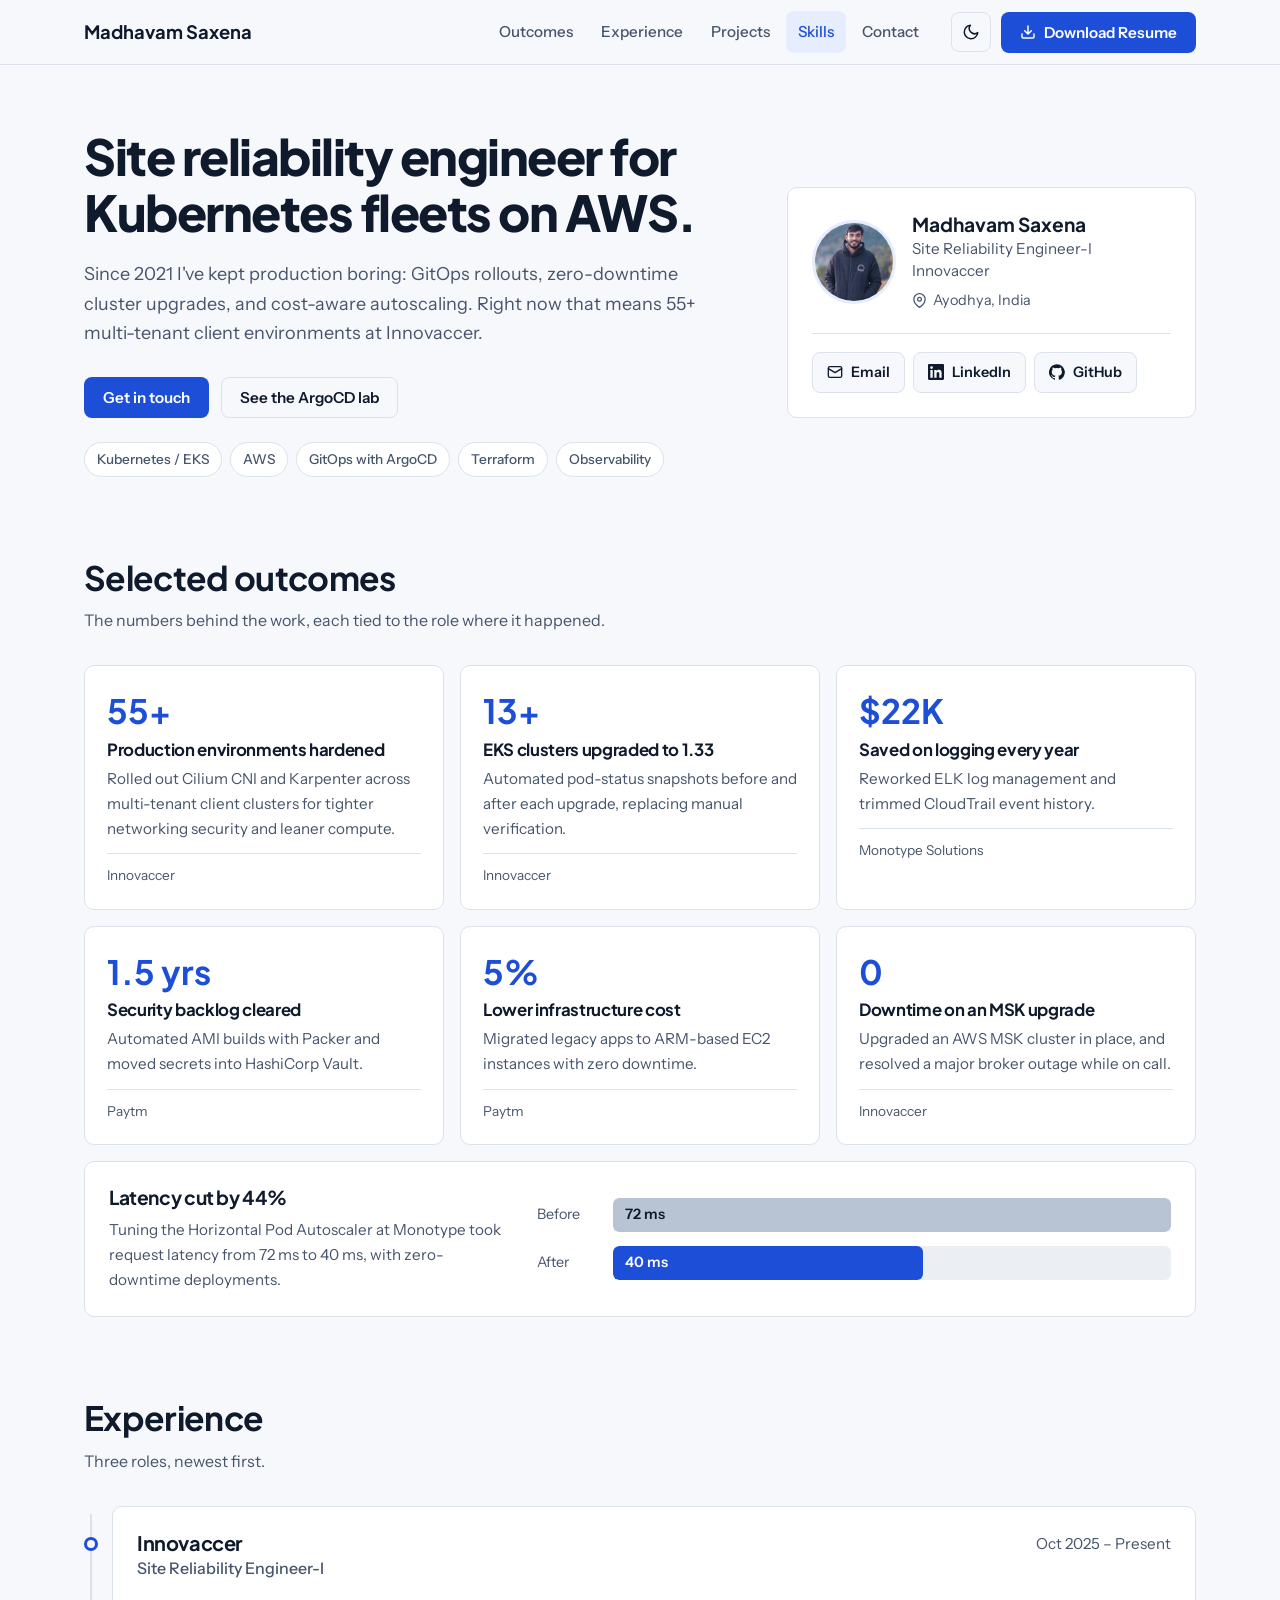
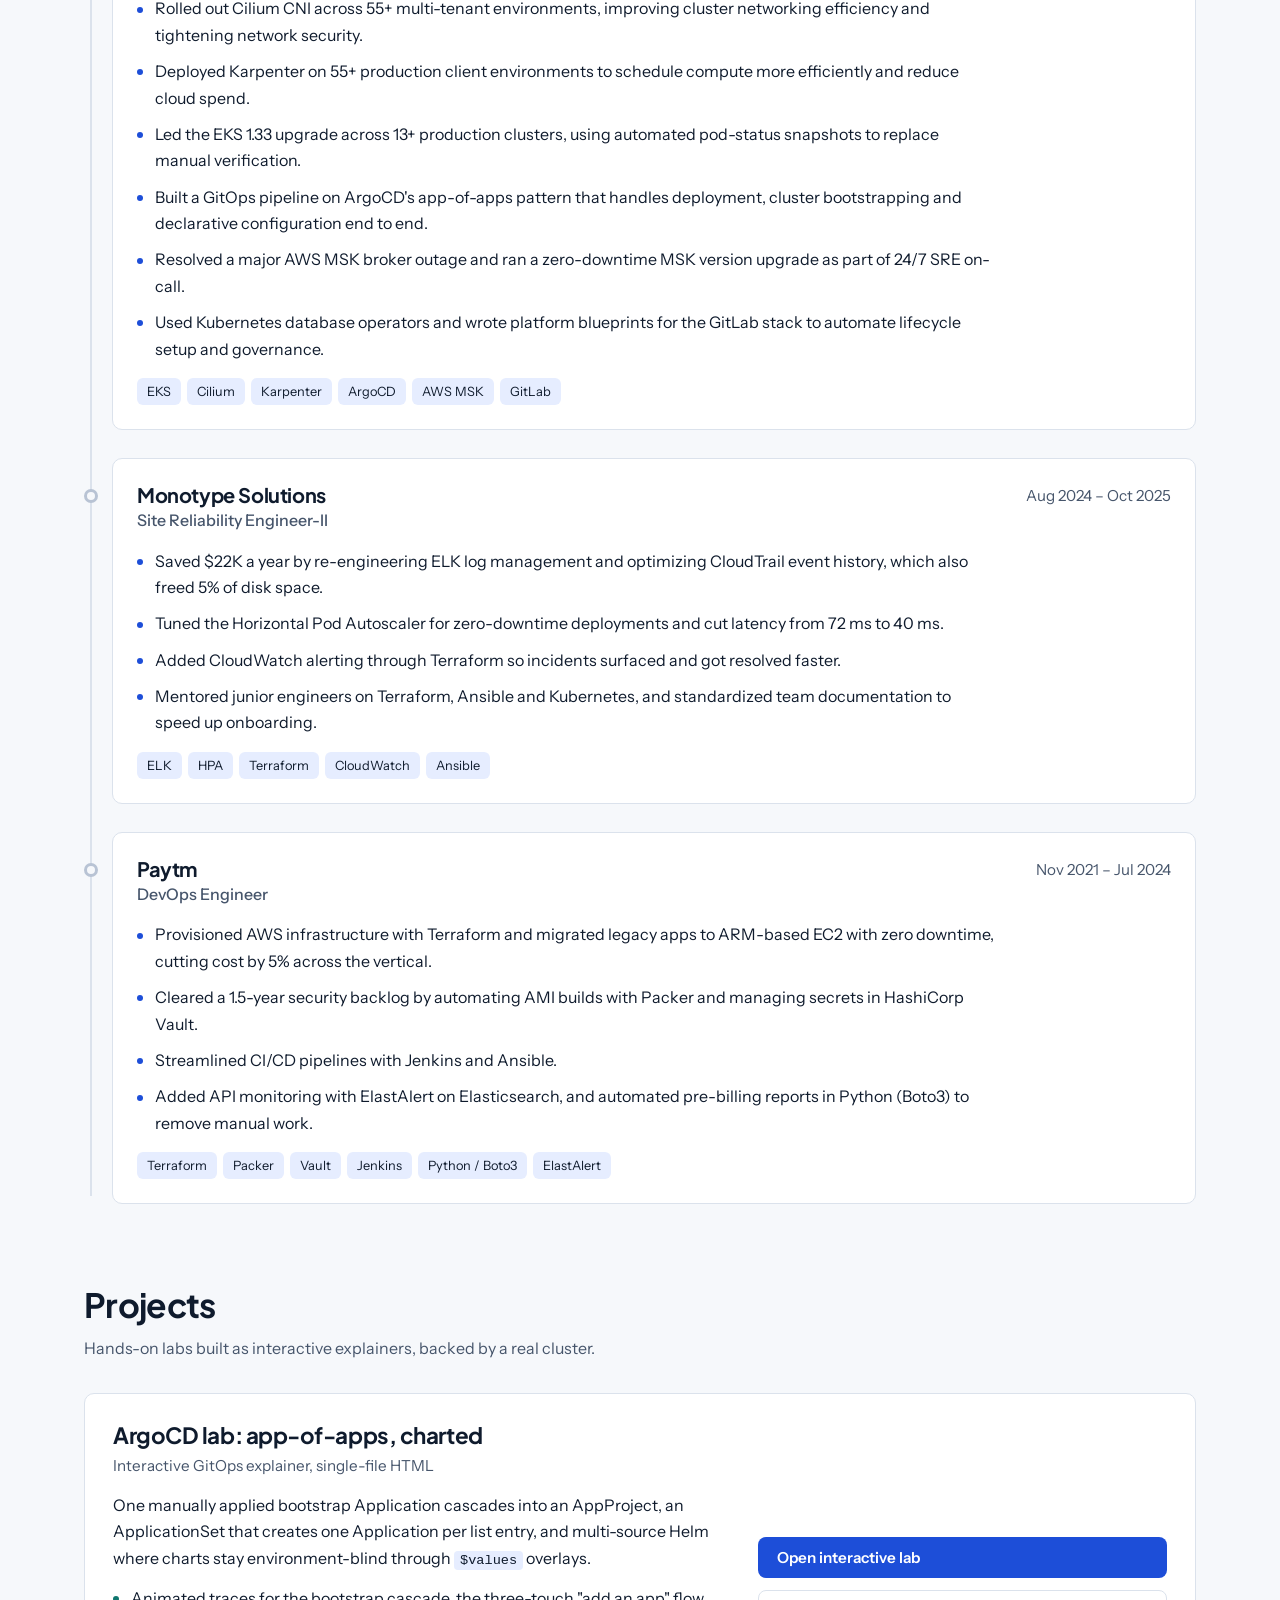
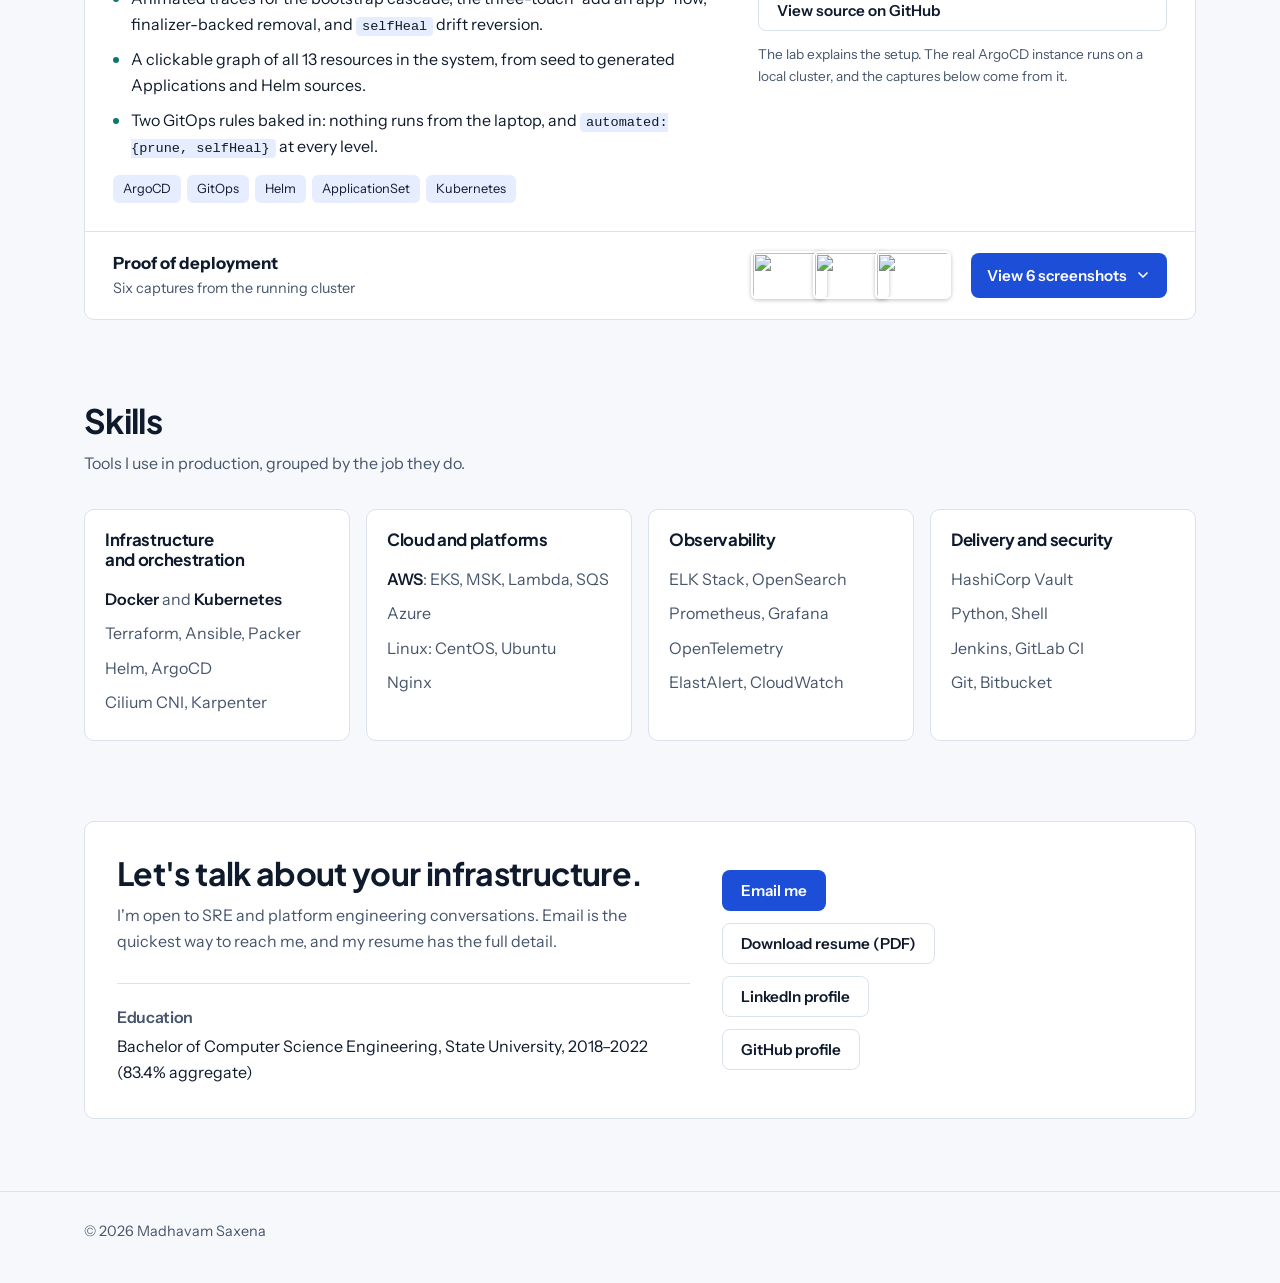
==== index.html @ c2544c98 "Modified the Versioning of Portfolio" ====
<!DOCTYPE html>
<html lang="en">
<head>
<meta charset="UTF-8">
<meta name="viewport" content="width=device-width, initial-scale=1">
<title>Madhavam Saxena | Site Reliability Engineer: Kubernetes, AWS, GitOps</title>
<meta name="description" content="Site Reliability Engineer with 4+ years running Kubernetes (EKS) on AWS. Cilium and Karpenter rollouts across 55+ client environments, ArgoCD GitOps, Terraform and observability.">
<link rel="canonical" href="https://msaxena14.github.io/">
<meta name="author" content="Madhavam Saxena">

<meta property="og:type" content="website">
<meta property="og:title" content="Madhavam Saxena | Site Reliability Engineer">
<meta property="og:description" content="Kubernetes, AWS and GitOps at scale: 55+ client environments, 13+ EKS upgrades, $22K saved in logging cost.">
<meta property="og:url" content="https://msaxena14.github.io/">
<meta property="og:image" content="https://msaxena14.github.io/madhavam-saxena.jpeg">
<meta name="twitter:card" content="summary">

<meta name="color-scheme" content="light dark">
<meta name="theme-color" content="#f6f8fb" id="theme-meta">
<link rel="icon" href="data:image/svg+xml,%3Csvg xmlns='http://www.w3.org/2000/svg' viewBox='0 0 64 64'%3E%3Crect width='64' height='64' rx='14' fill='%231d4ed8'/%3E%3Ctext x='32' y='43' font-family='Arial,sans-serif' font-size='30' font-weight='700' text-anchor='middle' fill='white'%3EMS%3C/text%3E%3C/svg%3E">

<script type="application/ld+json">
{
  "@context": "https://schema.org",
  "@type": "Person",
  "name": "Madhavam Saxena",
  "jobTitle": "Site Reliability Engineer",
  "worksFor": { "@type": "Organization", "name": "Innovaccer" },
  "url": "https://msaxena14.github.io/",
  "email": "mailto:madhavamsaxena14@gmail.com",
  "sameAs": ["https://www.linkedin.com/in/madhavamsaxena/", "https://github.com/msaxena14"],
  "knowsAbout": ["Kubernetes", "AWS", "Terraform", "ArgoCD", "GitOps", "Observability", "Site Reliability Engineering"]
}
</script>

<!-- Set theme before first paint so there is no flash -->
<script>
  (function () {
    var saved = null;
    try { saved = localStorage.getItem('theme'); } catch (e) {}
    var dark = saved ? saved === 'dark' : window.matchMedia('(prefers-color-scheme: dark)').matches;
    document.documentElement.setAttribute('data-theme', dark ? 'dark' : 'light');
  })();
</script>

<link rel="preconnect" href="https://fonts.googleapis.com">
<link rel="preconnect" href="https://fonts.gstatic.com" crossorigin>
<link rel="stylesheet" href="https://fonts.googleapis.com/css2?family=Plus+Jakarta+Sans:wght@600;700;800&family=Instrument+Sans:wght@400;500;600&display=swap">

<style>
  :root {
    --bg: #f6f8fb;
    --surface: #ffffff;
    --ink: #0f1b2d;
    --muted: #46556b;
    --line: #dbe2ec;
    --accent: #1d4ed8;
    --accent-ink: #ffffff;
    --accent-soft: #e6edff;
    --good: #0f766e;
    --bar-before: #b8c3d4;
    --radius: 10px;
    --display: 'Plus Jakarta Sans', 'Segoe UI', system-ui, sans-serif;
    --body: 'Instrument Sans', 'Segoe UI', system-ui, sans-serif;
  }
  [data-theme="dark"] {
    --bg: #0b1220;
    --surface: #121b2e;
    --ink: #e6ecf5;
    --muted: #a3b3ca;
    --line: #25324a;
    --accent: #7aa2ff;
    --accent-ink: #0b1220;
    --accent-soft: #1a2747;
    --good: #5eead4;
    --bar-before: #3a4963;
  }

  *, *::before, *::after { box-sizing: border-box; }
  html { scroll-behavior: smooth; scroll-padding-top: 96px; }
  body {
    margin: 0;
    background: var(--bg);
    color: var(--ink);
    font: 400 1rem/1.65 var(--body);
    -webkit-font-smoothing: antialiased;
  }
  img { max-width: 100%; display: block; }
  a { color: var(--accent); text-underline-offset: 3px; }
  h1, h2, h3 { font-family: var(--display); line-height: 1.2; margin: 0; letter-spacing: -0.02em; text-wrap: balance; }
  p { margin: 0; }
  ul { margin: 0; padding: 0; list-style: none; }

  :focus-visible { outline: 3px solid var(--accent); outline-offset: 3px; border-radius: 4px; }

  .skip {
    position: absolute; left: 12px; top: -60px; z-index: 100;
    background: var(--accent); color: var(--accent-ink);
    padding: 10px 16px; border-radius: 8px; font-weight: 600; text-decoration: none;
  }
  .skip:focus { top: 12px; }

  .wrap { max-width: 1160px; margin: 0 auto; padding: 0 24px; }
  section { padding: 72px 0 8px; }
  .section-head { max-width: 62ch; margin-bottom: 32px; }
  .section-head h2 { font-size: clamp(1.6rem, 3vw, 2.1rem); }
  .section-head p { color: var(--muted); margin-top: 10px; }

  /* ---------- Header ---------- */
  header.site {
    position: sticky; top: 0; z-index: 50;
    background: color-mix(in srgb, var(--bg) 88%, transparent);
    backdrop-filter: blur(10px);
    border-bottom: 1px solid var(--line);
  }
  .bar { display: flex; align-items: center; gap: 20px; min-height: 64px; flex-wrap: wrap; padding-top: 8px; padding-bottom: 8px; }
  .brand { font-family: var(--display); font-weight: 700; font-size: 1.15rem; color: var(--ink); text-decoration: none; margin-right: auto; }
  nav.primary { display: flex; gap: 4px; overflow-x: auto; scrollbar-width: none; }
  nav.primary::-webkit-scrollbar { display: none; }
  nav.primary a {
    color: var(--muted); text-decoration: none; font-weight: 500; font-size: .95rem;
    padding: 8px 12px; border-radius: 8px; white-space: nowrap;
  }
  nav.primary a:hover { color: var(--ink); background: var(--accent-soft); }
  nav.primary a[aria-current="true"] { color: var(--accent); background: var(--accent-soft); }
  .actions { display: flex; align-items: center; gap: 10px; }

  .btn {
    display: inline-flex; align-items: center; gap: 8px;
    font: 600 .95rem var(--body); text-decoration: none; cursor: pointer;
    padding: 10px 18px; border-radius: 8px; border: 1px solid transparent;
  }
  .btn-primary { background: var(--accent); color: var(--accent-ink); }
  .btn-primary:hover { filter: brightness(1.08); }
  .btn-ghost { background: transparent; color: var(--ink); border-color: var(--line); }
  .btn-ghost:hover { border-color: var(--accent); color: var(--accent); }
  .icon-btn {
    width: 40px; height: 40px; display: grid; place-items: center; cursor: pointer;
    background: transparent; color: var(--ink); border: 1px solid var(--line); border-radius: 8px;
  }
  .icon-btn:hover { border-color: var(--accent); color: var(--accent); }
  .icon-btn svg { width: 18px; height: 18px; }
  [data-theme="light"] .i-sun, [data-theme="dark"] .i-moon { display: none; }

  /* ---------- Hero ---------- */
  .hero { padding-top: 64px; }
  .hero-grid { display: grid; grid-template-columns: 1.6fr 1fr; gap: 48px; align-items: center; }
  .hero h1 { font-size: clamp(2rem, 4.4vw, 3.1rem); font-weight: 800; letter-spacing: -0.03em; line-height: 1.12; max-width: 21ch; }
  .hero .lede { color: var(--muted); font-size: 1.125rem; max-width: 58ch; margin-top: 20px; }
  .hero .cta { display: flex; flex-wrap: wrap; gap: 12px; margin-top: 28px; }
  .chips { display: flex; flex-wrap: wrap; gap: 8px; margin-top: 24px; }
  .chip {
    font-size: .85rem; font-weight: 500; padding: 5px 12px; border-radius: 999px;
    background: var(--surface); border: 1px solid var(--line); color: var(--muted);
  }
  .card-id {
    background: var(--surface); border: 1px solid var(--line); border-radius: var(--radius);
    padding: 24px; display: grid; gap: 20px;
  }
  .id-top { display: flex; align-items: center; gap: 16px; }
  .card-id img { width: 84px; height: 84px; flex: none; border-radius: 50%; object-fit: cover; border: 3px solid var(--accent-soft); }
  .card-id .name { font-family: var(--display); font-weight: 700; font-size: 1.2rem; line-height: 1.25; }
  .card-id .role { color: var(--muted); font-size: .95rem; line-height: 1.4; margin-top: 2px; }
  .card-id .loc { display: flex; align-items: center; gap: 6px; color: var(--muted); font-size: .9rem; margin-top: 8px; }
  .card-id .loc svg { width: 15px; height: 15px; flex: none; }
  .id-links { display: flex; flex-wrap: wrap; gap: 8px; padding-top: 18px; border-top: 1px solid var(--line); }
  .pill {
    display: inline-flex; align-items: center; gap: 8px; padding: 8px 14px;
    border: 1px solid var(--line); border-radius: 8px; background: var(--bg);
    color: var(--ink); font-weight: 600; font-size: .9rem; text-decoration: none;
  }
  .pill svg { width: 16px; height: 16px; flex: none; }
  .pill:hover { border-color: var(--accent); color: var(--accent); }

  /* ---------- Outcomes ---------- */
  .outcomes { display: grid; grid-template-columns: repeat(3, 1fr); gap: 16px; }
  .outcome {
    background: var(--surface); border: 1px solid var(--line); border-radius: var(--radius);
    padding: 22px;
  }
  .outcome .fig { font-family: var(--display); font-weight: 700; font-size: 2.1rem; color: var(--accent); line-height: 1; }
  .outcome h3 { font-size: 1.05rem; margin-top: 12px; }
  .outcome p { color: var(--muted); font-size: .95rem; margin-top: 6px; }
  .outcome .src { font-size: .85rem; color: var(--muted); margin-top: 12px; border-top: 1px solid var(--line); padding-top: 10px; }

  .latency {
    margin-top: 16px; background: var(--surface); border: 1px solid var(--line); border-radius: var(--radius);
    padding: 24px; display: grid; grid-template-columns: 1fr 1.6fr; gap: 32px; align-items: center;
  }
  .latency h3 { font-size: 1.2rem; }
  .latency p { color: var(--muted); margin-top: 8px; font-size: .95rem; }
  .bars { display: grid; gap: 14px; }
  .bar-row { display: grid; grid-template-columns: 64px 1fr; gap: 12px; align-items: center; font-size: .9rem; }
  .bar-row .label { color: var(--muted); }
  .track { background: color-mix(in srgb, var(--line) 55%, transparent); border-radius: 6px; height: 34px; overflow: hidden; }
  .fill { height: 100%; display: flex; align-items: center; padding-left: 12px; font-weight: 600; border-radius: 6px; transform-origin: left; }
  .fill.before { width: 100%; background: var(--bar-before); color: var(--ink); }
  .fill.after { width: 55.6%; background: var(--accent); color: var(--accent-ink); animation: grow 1.1s .15s cubic-bezier(.2,.8,.2,1) both; }
  @keyframes grow { from { transform: scaleX(.2); opacity: .4; } to { transform: scaleX(1); opacity: 1; } }

  /* ---------- Experience (a real sequence, so a rail is meaningful) ---------- */
  .timeline { position: relative; display: grid; gap: 28px; padding-left: 28px; }
  .timeline::before { content: ""; position: absolute; left: 6px; top: 8px; bottom: 8px; width: 2px; background: var(--line); }
  .job { position: relative; background: var(--surface); border: 1px solid var(--line); border-radius: var(--radius); padding: 24px; }
  .job::before {
    content: ""; position: absolute; left: -29px; top: 30px; width: 14px; height: 14px; border-radius: 50%;
    background: var(--bg); border: 3px solid var(--accent);
  }
  .job:not(.current)::before { border-color: var(--bar-before); }
  .job-top { display: flex; flex-wrap: wrap; justify-content: space-between; gap: 4px 16px; margin-bottom: 14px; }
  .job h3 { font-size: 1.25rem; }
  .job .role { color: var(--muted); font-weight: 500; }
  .job .dates { color: var(--muted); font-size: .95rem; }
  .job > ul:not(.tags) { display: grid; gap: 10px; }
  .job > ul:not(.tags) li { position: relative; padding-left: 18px; max-width: 78ch; }
  .job > ul:not(.tags) li::before { content: ""; position: absolute; left: 0; top: .7em; width: 6px; height: 6px; border-radius: 50%; background: var(--accent); }
  .tags { display: flex; flex-wrap: wrap; gap: 6px; margin-top: 16px; }
  .tag { font-size: .8rem; padding: 3px 10px; border-radius: 6px; background: var(--accent-soft); color: var(--ink); }

  /* ---------- Projects ---------- */
  .project { background: var(--surface); border: 1px solid var(--line); border-radius: var(--radius); overflow: hidden; }
  .project-body { padding: 28px; display: grid; grid-template-columns: 1.5fr 1fr; gap: 32px; }
  .project h3 { font-size: 1.4rem; }
  .project .kicker { color: var(--muted); font-size: .95rem; margin-top: 4px; }
  .project p.desc { margin-top: 14px; max-width: 64ch; }
  .project ul.points { margin-top: 14px; display: grid; gap: 8px; }
  .project ul.points li { position: relative; padding-left: 18px; }
  .project ul.points li::before { content: ""; position: absolute; left: 0; top: .7em; width: 6px; height: 6px; border-radius: 50%; background: var(--good); }
  code { font: 500 .85em ui-monospace, SFMono-Regular, Menlo, monospace; background: var(--accent-soft); padding: 2px 6px; border-radius: 4px; }
  .project aside { display: flex; flex-direction: column; gap: 12px; justify-content: center; }
  .project aside .note { font-size: .85rem; color: var(--muted); }

  details.proof { border-top: 1px solid var(--line); }
  details.proof summary {
    cursor: pointer; list-style: none; padding: 18px 28px;
    display: flex; align-items: center; gap: 20px;
  }
  details.proof summary::-webkit-details-marker { display: none; }
  details.proof summary:hover { background: var(--accent-soft); }
  .proof-text { margin-right: auto; min-width: 0; }
  .proof-text strong { display: block; font-size: 1.05rem; }
  .proof-text small { display: block; color: var(--muted); font-size: .9rem; }
  .peek { display: flex; padding-left: 14px; }
  .peek img {
    width: 76px; height: 48px; object-fit: cover; object-position: top left;
    border-radius: 6px; border: 2px solid var(--surface); margin-left: -14px;
    box-shadow: 0 1px 4px rgba(0,0,0,.25);
  }
  .proof-btn {
    display: inline-flex; align-items: center; gap: 8px; white-space: nowrap;
    background: var(--accent); color: var(--accent-ink); font-weight: 600; font-size: .95rem;
    padding: 10px 16px; border-radius: 8px;
  }
  .proof-btn svg { width: 16px; height: 16px; transition: transform .25s ease; }
  details.proof[open] .proof-btn svg { transform: rotate(180deg); }
  details.proof[open] .peek, details.proof[open] .when-closed { display: none; }
  details.proof:not([open]) .when-open { display: none; }
  .gallery { padding: 0 28px 28px; display: grid; grid-template-columns: repeat(2, 1fr); gap: 20px; }
  .shot { margin: 0; border: 1px solid var(--line); border-radius: 8px; overflow: hidden; background: var(--bg); }
  .shot button { all: unset; display: block; width: 100%; cursor: zoom-in; }
  .shot button:focus-visible { outline: 3px solid var(--accent); outline-offset: -3px; }
  .shot img { width: 100%; height: auto; aspect-ratio: 16 / 10; object-fit: contain; background: #0b0f17; }
  .shot figcaption { padding: 12px 14px; font-size: .9rem; }
  .shot figcaption strong { display: block; }
  .shot figcaption span { color: var(--muted); font-size: .85rem; }

  dialog#lightbox {
    border: 0; padding: 0; background: transparent; max-width: 95vw; max-height: 92vh; overflow: visible;
  }
  dialog#lightbox::backdrop { background: rgba(8, 14, 26, .88); }
  dialog#lightbox img { max-width: 95vw; max-height: 84vh; width: auto; height: auto; border-radius: 8px; }
  dialog#lightbox .close { position: absolute; top: -44px; right: 0; background: var(--surface); color: var(--ink); border: 1px solid var(--line); border-radius: 8px; padding: 6px 14px; font: 600 .9rem var(--body); cursor: pointer; }

  /* ---------- Skills ---------- */
  .skills { display: grid; grid-template-columns: repeat(4, 1fr); gap: 16px; }
  .skill-group { background: var(--surface); border: 1px solid var(--line); border-radius: var(--radius); padding: 20px; }
  .skill-group h3 { font-size: 1.05rem; margin-bottom: 12px; }
  .skill-group li { padding: 4px 0; color: var(--muted); }
  .skill-group li strong { color: var(--ink); font-weight: 600; }

  /* ---------- Contact ---------- */
  .contact { background: var(--surface); border: 1px solid var(--line); border-radius: var(--radius); padding: 32px; display: grid; grid-template-columns: 1.3fr 1fr; gap: 32px; }
  .contact h2 { font-size: clamp(1.5rem, 3vw, 2rem); }
  .contact p { color: var(--muted); margin-top: 10px; max-width: 52ch; }
  .contact .links { display: flex; flex-direction: column; gap: 12px; justify-content: center; align-items: flex-start; }
  .edu { margin-top: 28px; padding-top: 24px; border-top: 1px solid var(--line); }
  .edu h3 { font-size: 1rem; color: var(--muted); font-family: var(--body); font-weight: 600; }
  .edu p { margin-top: 6px; color: var(--ink); }

  footer.site { margin-top: 64px; border-top: 1px solid var(--line); padding: 28px 0 40px; color: var(--muted); font-size: .9rem; }

  /* ---------- Responsive ---------- */
  @media (max-width: 960px) {
    .skills { grid-template-columns: repeat(2, 1fr); }
    .outcomes { grid-template-columns: repeat(2, 1fr); }
  }
  @media (max-width: 760px) {
    section { padding-top: 56px; }
    .hero-grid, .project-body, .contact, .latency { grid-template-columns: 1fr; }
    .hero-grid { gap: 32px; }
    .gallery { grid-template-columns: 1fr; }
    details.proof summary { flex-wrap: wrap; padding: 18px 22px; }
    .peek { display: none; }
    .proof-btn { width: 100%; justify-content: center; }
    .bar { gap: 4px 10px; min-height: 0; }
    nav.primary { order: 3; width: 100%; }
    .brand { font-size: .98rem; flex: 1 1 auto; min-width: 0; white-space: nowrap; }
    .actions { gap: 8px; flex: 0 0 auto; }
    .actions .btn { padding: 9px 14px; }
    .btn-resume-text { display: none; }
    .project-body { padding: 22px; }
    .contact { padding: 24px; }
  }
  @media (max-width: 520px) {
    .skills, .outcomes { grid-template-columns: 1fr; }
    .wrap { padding: 0 18px; }
  }
  @media (prefers-reduced-motion: reduce) {
    html { scroll-behavior: auto; }
    .fill.after { animation: none; }
  }
  @media print {
    header.site, .actions, details.proof { display: none; }
    body { background: #fff; color: #000; }
  }
</style>
</head>

<body>
<a class="skip" href="#main">Skip to content</a>

<header class="site">
  <div class="wrap bar">
    <a class="brand" href="#top">Madhavam Saxena</a>
    <nav class="primary" aria-label="Primary">
      <a href="#outcomes">Outcomes</a>
      <a href="#experience">Experience</a>
      <a href="#projects">Projects</a>
      <a href="#skills">Skills</a>
      <a href="#contact">Contact</a>
    </nav>
    <div class="actions">
      <button class="icon-btn" id="theme-toggle" type="button" aria-label="Switch between light and dark theme">
        <svg class="i-sun" viewBox="0 0 24 24" fill="none" stroke="currentColor" stroke-width="2" stroke-linecap="round" stroke-linejoin="round" aria-hidden="true"><circle cx="12" cy="12" r="5"/><path d="M12 1v2M12 21v2M4.2 4.2l1.4 1.4M18.4 18.4l1.4 1.4M1 12h2M21 12h2M4.2 19.8l1.4-1.4M18.4 5.6l1.4-1.4"/></svg>
        <svg class="i-moon" viewBox="0 0 24 24" fill="none" stroke="currentColor" stroke-width="2" stroke-linecap="round" stroke-linejoin="round" aria-hidden="true"><path d="M21 12.8A9 9 0 1 1 11.2 3a7 7 0 0 0 9.8 9.8z"/></svg>
      </button>
      <a class="btn btn-primary" href="MadhavamSaxena_Resume.pdf" download>
        <svg width="16" height="16" viewBox="0 0 24 24" fill="none" stroke="currentColor" stroke-width="2.2" stroke-linecap="round" stroke-linejoin="round" aria-hidden="true"><path d="M21 15v4a2 2 0 0 1-2 2H5a2 2 0 0 1-2-2v-4M7 10l5 5 5-5M12 15V3"/></svg>
        <span><span class="btn-resume-text">Download </span>Resume</span>
      </a>
    </div>
  </div>
</header>

<main id="main">
  <!-- ================= HERO ================= -->
  <section class="hero" id="top">
    <div class="wrap hero-grid">
      <div>
        <h1>Site reliability engineer for Kubernetes fleets on AWS.</h1>
        <p class="lede">
          Since 2021 I've kept production boring: GitOps rollouts, zero-downtime cluster upgrades,
          and cost-aware autoscaling. Right now that means 55+ multi-tenant client environments at Innovaccer.
        </p>
        <div class="cta">
          <a class="btn btn-primary" href="#contact">Get in touch</a>
          <a class="btn btn-ghost" href="#projects">See the ArgoCD lab</a>
        </div>
        <ul class="chips" aria-label="Focus areas">
          <li class="chip">Kubernetes / EKS</li>
          <li class="chip">AWS</li>
          <li class="chip">GitOps with ArgoCD</li>
          <li class="chip">Terraform</li>
          <li class="chip">Observability</li>
        </ul>
      </div>

      <div class="card-id">
        <div class="id-top">
          <img src="madhavam-saxena.jpeg" width="84" height="84" alt="Portrait of Madhavam Saxena" fetchpriority="high">
          <div>
            <p class="name">Madhavam Saxena</p>
            <p class="role">Site Reliability Engineer-I<br>Innovaccer</p>
            <p class="loc">
              <svg viewBox="0 0 24 24" fill="none" stroke="currentColor" stroke-width="2" stroke-linecap="round" stroke-linejoin="round" aria-hidden="true"><path d="M21 10c0 7-9 13-9 13S3 17 3 10a9 9 0 0 1 18 0z"/><circle cx="12" cy="10" r="3"/></svg>
              Ayodhya, India
            </p>
          </div>
        </div>
        <ul class="id-links" aria-label="Contact links">
          <li><a class="pill" href="mailto:madhavamsaxena14@gmail.com" title="madhavamsaxena14@gmail.com">
            <svg viewBox="0 0 24 24" fill="none" stroke="currentColor" stroke-width="2" stroke-linecap="round" stroke-linejoin="round" aria-hidden="true"><rect x="2" y="4" width="20" height="16" rx="2"/><path d="m22 7-10 6L2 7"/></svg>Email</a></li>
          <li><a class="pill" href="https://www.linkedin.com/in/madhavamsaxena/" target="_blank" rel="noopener">
            <svg viewBox="0 0 24 24" fill="currentColor" aria-hidden="true"><path d="M20.45 20.45h-3.55v-5.57c0-1.33-.03-3.04-1.85-3.04-1.85 0-2.14 1.45-2.14 2.94v5.67H9.35V9h3.41v1.56h.05c.48-.9 1.64-1.85 3.37-1.85 3.6 0 4.27 2.37 4.27 5.46v6.28zM5.34 7.43a2.06 2.06 0 1 1 0-4.13 2.06 2.06 0 0 1 0 4.13zM7.12 20.45H3.56V9h3.56v11.45zM22.22 0H1.77C.79 0 0 .77 0 1.73v20.54C0 23.23.79 24 1.77 24h20.45c.98 0 1.78-.77 1.78-1.73V1.73C24 .77 23.2 0 22.22 0z"/></svg>LinkedIn</a></li>
          <li><a class="pill" href="https://github.com/msaxena14" target="_blank" rel="noopener">
            <svg viewBox="0 0 24 24" fill="currentColor" aria-hidden="true"><path d="M12 .3a12 12 0 0 0-3.8 23.4c.6.1.8-.3.8-.6v-2c-3.3.7-4-1.6-4-1.6-.6-1.4-1.4-1.8-1.4-1.8-1-.7.1-.7.1-.7 1.2.1 1.8 1.2 1.8 1.2 1 1.8 2.8 1.3 3.5 1 .1-.8.4-1.3.7-1.6-2.7-.3-5.5-1.3-5.5-5.9 0-1.3.5-2.4 1.2-3.2-.1-.3-.5-1.5.1-3.2 0 0 1-.3 3.3 1.2a11.5 11.5 0 0 1 6 0c2.3-1.5 3.3-1.2 3.3-1.2.6 1.7.2 2.9.1 3.2.8.8 1.2 1.9 1.2 3.2 0 4.6-2.8 5.6-5.5 5.9.4.4.8 1.1.8 2.2v3.3c0 .3.2.7.8.6A12 12 0 0 0 12 .3"/></svg>GitHub</a></li>
        </ul>
      </div>
    </div>
  </section>

  <!-- ================= OUTCOMES ================= -->
  <section id="outcomes">
    <div class="wrap">
      <div class="section-head">
        <h2>Selected outcomes</h2>
        <p>The numbers behind the work, each tied to the role where it happened.</p>
      </div>

      <div class="outcomes">
        <article class="outcome">
          <p class="fig">55+</p>
          <h3>Production environments hardened</h3>
          <p>Rolled out Cilium CNI and Karpenter across multi-tenant client clusters for tighter networking security and leaner compute.</p>
          <p class="src">Innovaccer</p>
        </article>
        <article class="outcome">
          <p class="fig">13+</p>
          <h3>EKS clusters upgraded to 1.33</h3>
          <p>Automated pod-status snapshots before and after each upgrade, replacing manual verification.</p>
          <p class="src">Innovaccer</p>
        </article>
        <article class="outcome">
          <p class="fig">$22K</p>
          <h3>Saved on logging every year</h3>
          <p>Reworked ELK log management and trimmed CloudTrail event history.</p>
          <p class="src">Monotype Solutions</p>
        </article>
        <article class="outcome">
          <p class="fig">1.5 yrs</p>
          <h3>Security backlog cleared</h3>
          <p>Automated AMI builds with Packer and moved secrets into HashiCorp Vault.</p>
          <p class="src">Paytm</p>
        </article>
        <article class="outcome">
          <p class="fig">5%</p>
          <h3>Lower infrastructure cost</h3>
          <p>Migrated legacy apps to ARM-based EC2 instances with zero downtime.</p>
          <p class="src">Paytm</p>
        </article>
        <article class="outcome">
          <p class="fig">0</p>
          <h3>Downtime on an MSK upgrade</h3>
          <p>Upgraded an AWS MSK cluster in place, and resolved a major broker outage while on call.</p>
          <p class="src">Innovaccer</p>
        </article>
      </div>

      <div class="latency">
        <div>
          <h3>Latency cut by 44%</h3>
          <p>Tuning the Horizontal Pod Autoscaler at Monotype took request latency from 72 ms to 40 ms, with zero-downtime deployments.</p>
        </div>
        <div class="bars" role="img" aria-label="Latency before: 72 milliseconds. After: 40 milliseconds.">
          <div class="bar-row"><span class="label">Before</span><div class="track"><div class="fill before">72 ms</div></div></div>
          <div class="bar-row"><span class="label">After</span><div class="track"><div class="fill after">40 ms</div></div></div>
        </div>
      </div>
    </div>
  </section>

  <!-- ================= EXPERIENCE ================= -->
  <section id="experience">
    <div class="wrap">
      <div class="section-head">
        <h2>Experience</h2>
        <p>Three roles, newest first.</p>
      </div>

      <div class="timeline">
        <article class="job current">
          <div class="job-top">
            <div>
              <h3>Innovaccer</h3>
              <p class="role">Site Reliability Engineer-I</p>
            </div>
            <p class="dates">Oct 2025 – Present</p>
          </div>
          <ul>
            <li>Rolled out Cilium CNI across 55+ multi-tenant environments, improving cluster networking efficiency and tightening network security.</li>
            <li>Deployed Karpenter on 55+ production client environments to schedule compute more efficiently and reduce cloud spend.</li>
            <li>Led the EKS 1.33 upgrade across 13+ production clusters, using automated pod-status snapshots to replace manual verification.</li>
            <li>Built a GitOps pipeline on ArgoCD's app-of-apps pattern that handles deployment, cluster bootstrapping and declarative configuration end to end.</li>
            <li>Resolved a major AWS MSK broker outage and ran a zero-downtime MSK version upgrade as part of 24/7 SRE on-call.</li>
            <li>Used Kubernetes database operators and wrote platform blueprints for the GitLab stack to automate lifecycle setup and governance.</li>
          </ul>
          <ul class="tags" aria-label="Technologies">
            <li class="tag">EKS</li><li class="tag">Cilium</li><li class="tag">Karpenter</li><li class="tag">ArgoCD</li><li class="tag">AWS MSK</li><li class="tag">GitLab</li>
          </ul>
        </article>

        <article class="job">
          <div class="job-top">
            <div>
              <h3>Monotype Solutions</h3>
              <p class="role">Site Reliability Engineer-II</p>
            </div>
            <p class="dates">Aug 2024 – Oct 2025</p>
          </div>
          <ul>
            <li>Saved $22K a year by re-engineering ELK log management and optimizing CloudTrail event history, which also freed 5% of disk space.</li>
            <li>Tuned the Horizontal Pod Autoscaler for zero-downtime deployments and cut latency from 72 ms to 40 ms.</li>
            <li>Added CloudWatch alerting through Terraform so incidents surfaced and got resolved faster.</li>
            <li>Mentored junior engineers on Terraform, Ansible and Kubernetes, and standardized team documentation to speed up onboarding.</li>
          </ul>
          <ul class="tags" aria-label="Technologies">
            <li class="tag">ELK</li><li class="tag">HPA</li><li class="tag">Terraform</li><li class="tag">CloudWatch</li><li class="tag">Ansible</li>
          </ul>
        </article>

        <article class="job">
          <div class="job-top">
            <div>
              <h3>Paytm</h3>
              <p class="role">DevOps Engineer</p>
            </div>
            <p class="dates">Nov 2021 – Jul 2024</p>
          </div>
          <ul>
            <li>Provisioned AWS infrastructure with Terraform and migrated legacy apps to ARM-based EC2 with zero downtime, cutting cost by 5% across the vertical.</li>
            <li>Cleared a 1.5-year security backlog by automating AMI builds with Packer and managing secrets in HashiCorp Vault.</li>
            <li>Streamlined CI/CD pipelines with Jenkins and Ansible.</li>
            <li>Added API monitoring with ElastAlert on Elasticsearch, and automated pre-billing reports in Python (Boto3) to remove manual work.</li>
          </ul>
          <ul class="tags" aria-label="Technologies">
            <li class="tag">Terraform</li><li class="tag">Packer</li><li class="tag">Vault</li><li class="tag">Jenkins</li><li class="tag">Python / Boto3</li><li class="tag">ElastAlert</li>
          </ul>
        </article>
      </div>
    </div>
  </section>

  <!-- ================= PROJECTS ================= -->
  <section id="projects">
    <div class="wrap">
      <div class="section-head">
        <h2>Projects</h2>
        <p>Hands-on labs built as interactive explainers, backed by a real cluster.</p>
      </div>

      <article class="project">
        <div class="project-body">
          <div>
            <h3>ArgoCD lab: app-of-apps, charted</h3>
            <p class="kicker">Interactive GitOps explainer, single-file HTML</p>
            <p class="desc">
              One manually applied bootstrap Application cascades into an AppProject, an ApplicationSet that creates one Application per list entry,
              and multi-source Helm where charts stay environment-blind through <code>$values</code> overlays.
            </p>
            <ul class="points">
              <li>Animated traces for the bootstrap cascade, the three-touch "add an app" flow, finalizer-backed removal, and <code>selfHeal</code> drift reversion.</li>
              <li>A clickable graph of all 13 resources in the system, from seed to generated Applications and Helm sources.</li>
              <li>Two GitOps rules baked in: nothing runs from the laptop, and <code>automated: {prune, selfHeal}</code> at every level.</li>
            </ul>
            <ul class="tags" aria-label="Technologies">
              <li class="tag">ArgoCD</li><li class="tag">GitOps</li><li class="tag">Helm</li><li class="tag">ApplicationSet</li><li class="tag">Kubernetes</li>
            </ul>
          </div>
          <aside>
            <a class="btn btn-primary" href="https://msaxena14.github.io/ArgoCD/argocd-lab.html" target="_blank" rel="noopener">Open interactive lab</a>
            <a class="btn btn-ghost" href="https://github.com/msaxena14/ArgoCD" target="_blank" rel="noopener">View source on GitHub</a>
            <p class="note">The lab explains the setup. The real ArgoCD instance runs on a local cluster, and the captures below come from it.</p>
          </aside>
        </div>

        <details class="proof">
          <summary>
            <span class="proof-text"><strong>Proof of deployment</strong><small>Six captures from the running cluster</small></span>
            <span class="peek" aria-hidden="true">
              <img src="screenshots/argocd-applications-overview.png" alt="" loading="lazy" width="76" height="48">
              <img src="screenshots/argocd-app-of-apps-tree.png" alt="" loading="lazy" width="76" height="48">
              <img src="screenshots/argocd-podinfo-tree.png" alt="" loading="lazy" width="76" height="48">
            </span>
            <span class="proof-btn">
              <span class="when-closed">View 6 screenshots</span><span class="when-open">Hide screenshots</span>
              <svg viewBox="0 0 24 24" fill="none" stroke="currentColor" stroke-width="2.5" stroke-linecap="round" stroke-linejoin="round" aria-hidden="true"><path d="m6 9 6 6 6-6"/></svg>
            </span>
          </summary>
          <div class="gallery" id="gallery">
            <figure class="shot">
              <button type="button" data-full><img src="screenshots/argocd-applications-overview.png" loading="lazy" width="2934" height="1766" alt="ArgoCD UI listing bootstrap-app, labs-hello-world and labs-podinfo, all Synced and Healthy"></button>
              <figcaption><strong>Applications overview</strong><span>Seed plus two children, all Synced and Healthy.</span></figcaption>
            </figure>
            <figure class="shot">
              <button type="button" data-full><img src="screenshots/argocd-app-of-apps-tree.png" loading="lazy" width="2940" height="1760" alt="ArgoCD resource tree of bootstrap-app showing the AppProject and ApplicationSet it manages"></button>
              <figcaption><strong>App-of-apps tree</strong><span>AppProject "lab" and ApplicationSet "lab-apps", managed from git.</span></figcaption>
            </figure>
            <figure class="shot">
              <button type="button" data-full><img src="screenshots/argocd-podinfo-tree.png" loading="lazy" width="2936" height="1768" alt="ArgoCD resource tree for labs-podinfo with Deployment, Redis subchart, Service and ServiceMonitor"></button>
              <figcaption><strong>Podinfo resource tree</strong><span>Upstream chart plus Redis subchart, all in namespace app.</span></figcaption>
            </figure>
            <figure class="shot">
              <button type="button" data-full><img src="screenshots/kubectl-cluster-state.png" loading="lazy" width="2700" height="894" alt="Terminal output of kubectl get applications and kubectl get pods showing everything running"></button>
              <figcaption><strong>Cluster state in kubectl</strong><span>Application CRs in argocd, running pods in app.</span></figcaption>
            </figure>
            <figure class="shot">
              <button type="button" data-full><img src="screenshots/podinfo-ui-override.png" loading="lazy" width="2922" height="1720" alt="Podinfo web UI showing the custom message from values/local/podinfo/values.yaml"></button>
              <figcaption><strong>Values overlay in action</strong><span>Message overridden through <code>$values</code>.</span></figcaption>
            </figure>
            <figure class="shot">
              <button type="button" data-full><img src="screenshots/argocd-selfheal-event.png" loading="lazy" width="2928" height="1763" alt="ArgoCD sync history showing an automated selfHeal sync reverting a manual kubectl edit"></button>
              <figcaption><strong>selfHeal reverting drift</strong><span>A manual kubectl edit, undone by automated sync.</span></figcaption>
            </figure>
          </div>
        </details>
      </article>
    </div>
  </section>

  <!-- ================= SKILLS ================= -->
  <section id="skills">
    <div class="wrap">
      <div class="section-head">
        <h2>Skills</h2>
        <p>Tools I use in production, grouped by the job they do.</p>
      </div>
      <div class="skills">
        <div class="skill-group">
          <h3>Infrastructure and orchestration</h3>
          <ul><li><strong>Docker</strong> and <strong>Kubernetes</strong></li><li>Terraform, Ansible, Packer</li><li>Helm, ArgoCD</li><li>Cilium CNI, Karpenter</li></ul>
        </div>
        <div class="skill-group">
          <h3>Cloud and platforms</h3>
          <ul><li><strong>AWS</strong>: EKS, MSK, Lambda, SQS</li><li>Azure</li><li>Linux: CentOS, Ubuntu</li><li>Nginx</li></ul>
        </div>
        <div class="skill-group">
          <h3>Observability</h3>
          <ul><li>ELK Stack, OpenSearch</li><li>Prometheus, Grafana</li><li>OpenTelemetry</li><li>ElastAlert, CloudWatch</li></ul>
        </div>
        <div class="skill-group">
          <h3>Delivery and security</h3>
          <ul><li>HashiCorp Vault</li><li>Python, Shell</li><li>Jenkins, GitLab CI</li><li>Git, Bitbucket</li></ul>
        </div>
      </div>
    </div>
  </section>

  <!-- ================= CONTACT ================= -->
  <section id="contact">
    <div class="wrap">
      <div class="contact">
        <div>
          <h2>Let's talk about your infrastructure.</h2>
          <p>I'm open to SRE and platform engineering conversations. Email is the quickest way to reach me, and my resume has the full detail.</p>
          <div class="edu">
            <h3>Education</h3>
            <p>Bachelor of Computer Science Engineering, State University, 2018–2022 (83.4% aggregate)</p>
          </div>
        </div>
        <div class="links">
          <a class="btn btn-primary" href="mailto:madhavamsaxena14@gmail.com">Email me</a>
          <a class="btn btn-ghost" href="MadhavamSaxena_Resume.pdf" download>Download resume (PDF)</a>
          <a class="btn btn-ghost" href="https://www.linkedin.com/in/madhavamsaxena/" target="_blank" rel="noopener">LinkedIn profile</a>
          <a class="btn btn-ghost" href="https://github.com/msaxena14" target="_blank" rel="noopener">GitHub profile</a>
        </div>
      </div>
    </div>
  </section>
</main>

<footer class="site">
  <div class="wrap">© <span id="year">2026</span> Madhavam Saxena</div>
</footer>

<dialog id="lightbox" aria-label="Enlarged screenshot">
  <button class="close" type="button" id="lightbox-close">Close</button>
  <img id="lightbox-img" src="" alt="">
</dialog>

<script>
  (function () {
    var root = document.documentElement;

    // Footer year
    document.getElementById('year').textContent = new Date().getFullYear();

    // Theme toggle (also keeps the browser UI colour in sync)
    var meta = document.getElementById('theme-meta');
    function syncMeta() { meta.setAttribute('content', root.getAttribute('data-theme') === 'dark' ? '#0b1220' : '#f6f8fb'); }
    syncMeta();
    document.getElementById('theme-toggle').addEventListener('click', function () {
      var next = root.getAttribute('data-theme') === 'dark' ? 'light' : 'dark';
      root.setAttribute('data-theme', next);
      try { localStorage.setItem('theme', next); } catch (e) {}
      syncMeta();
    });

    // Scroll-spy: mark the nav link for the section in view
    var links = Array.prototype.slice.call(document.querySelectorAll('nav.primary a'));
    var map = {};
    links.forEach(function (a) { map[a.getAttribute('href').slice(1)] = a; });
    if ('IntersectionObserver' in window) {
      var io = new IntersectionObserver(function (entries) {
        entries.forEach(function (e) {
          if (e.isIntersecting && map[e.target.id]) {
            links.forEach(function (a) { a.removeAttribute('aria-current'); });
            map[e.target.id].setAttribute('aria-current', 'true');
          }
        });
      }, { rootMargin: '-35% 0px -60% 0px' });
      Object.keys(map).forEach(function (id) { var s = document.getElementById(id); if (s) io.observe(s); });
    }

    // Screenshots: try local /screenshots first, then the ArgoCD repo's Pages site, then hide the card
    var REMOTE = 'https://msaxena14.github.io/ArgoCD/screenshots/';
    document.querySelectorAll('.shot img, .peek img').forEach(function (img) {
      img.addEventListener('error', function () {
        if (!img.dataset.retried) {
          img.dataset.retried = '1';
          img.src = REMOTE + img.src.split('/').pop();
        } else {
          var fig = img.closest('figure'); (fig || img).hidden = true;
        }
      });
    });

    // Lightbox on the native <dialog>: Esc, focus trap and focus return come for free
    var dlg = document.getElementById('lightbox');
    var dlgImg = document.getElementById('lightbox-img');
    document.querySelectorAll('[data-full]').forEach(function (btn) {
      btn.addEventListener('click', function () {
        var img = btn.querySelector('img');
        dlgImg.src = img.currentSrc || img.src;
        dlgImg.alt = img.alt;
        dlg.showModal();
      });
    });
    document.getElementById('lightbox-close').addEventListener('click', function () { dlg.close(); });
    dlg.addEventListener('click', function (e) { if (e.target === dlg || e.target === dlgImg) dlg.close(); });
  })();
</script>
</body>
</html>
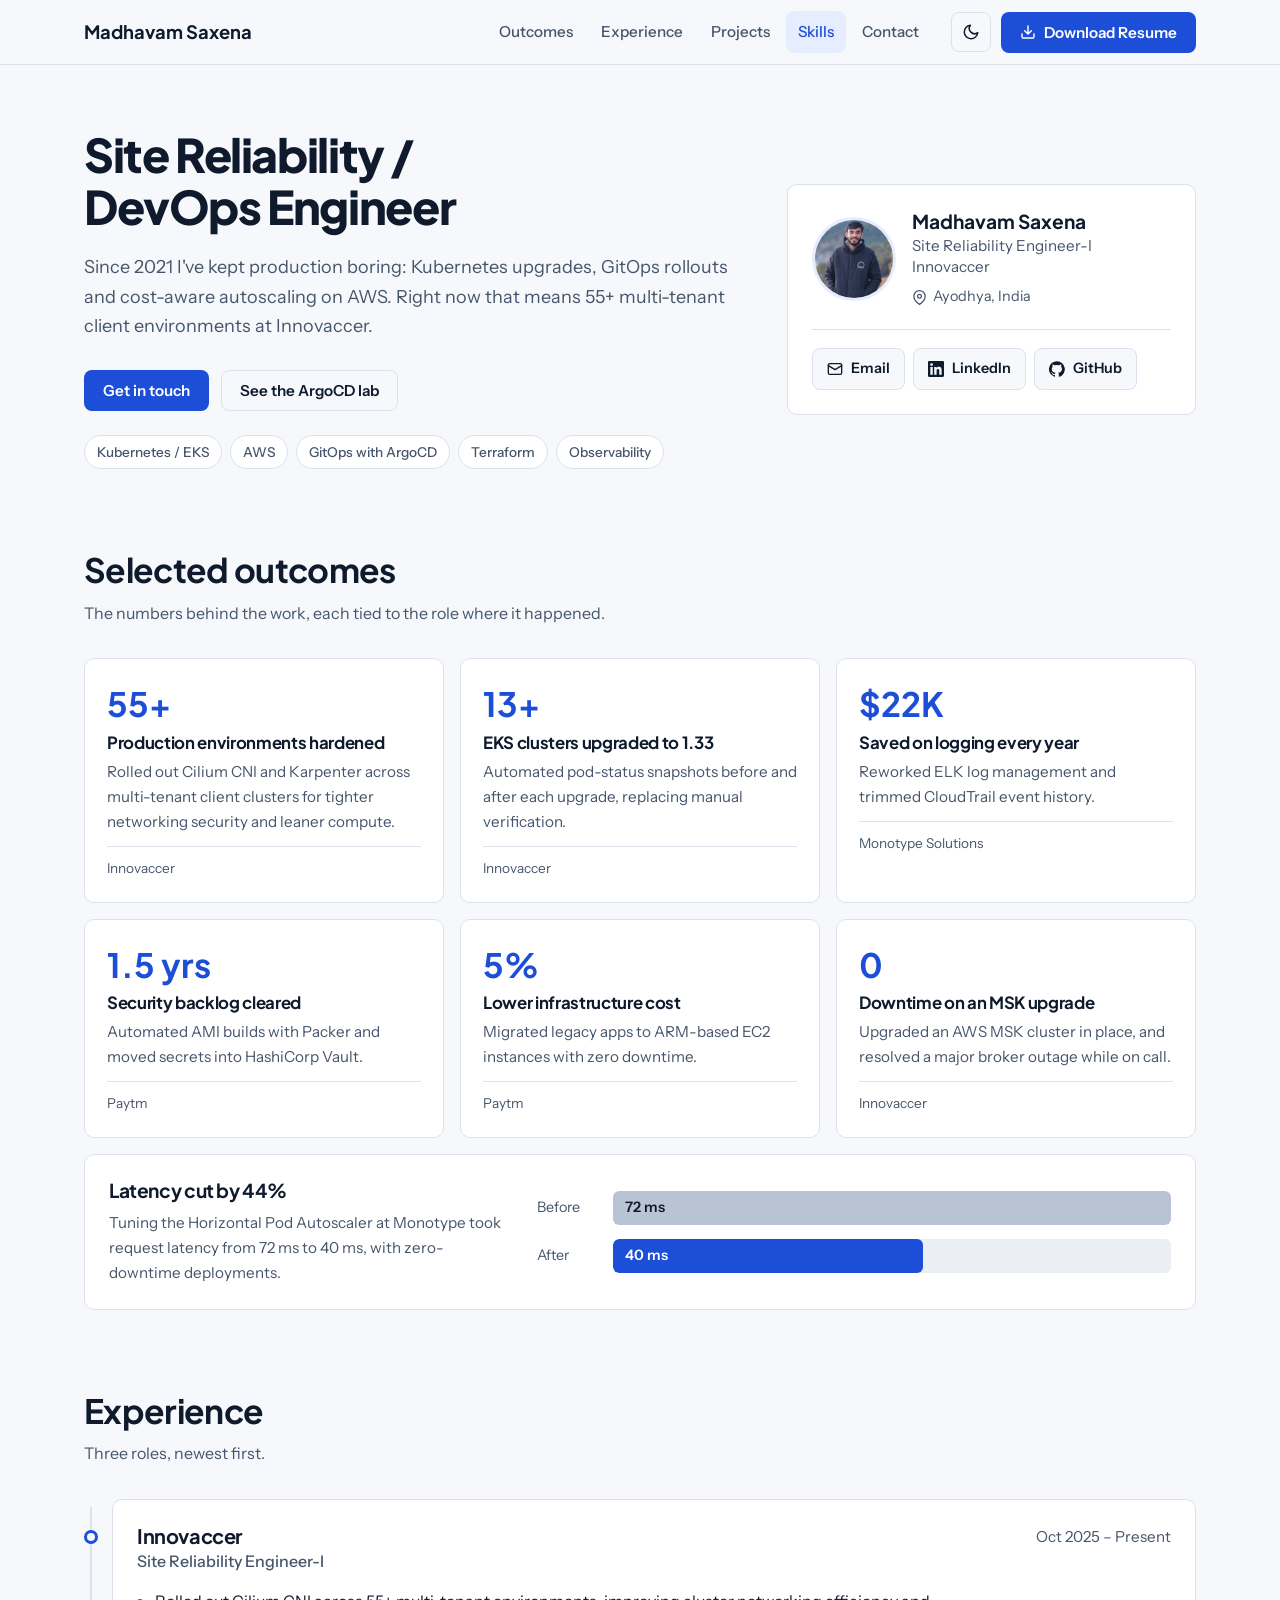
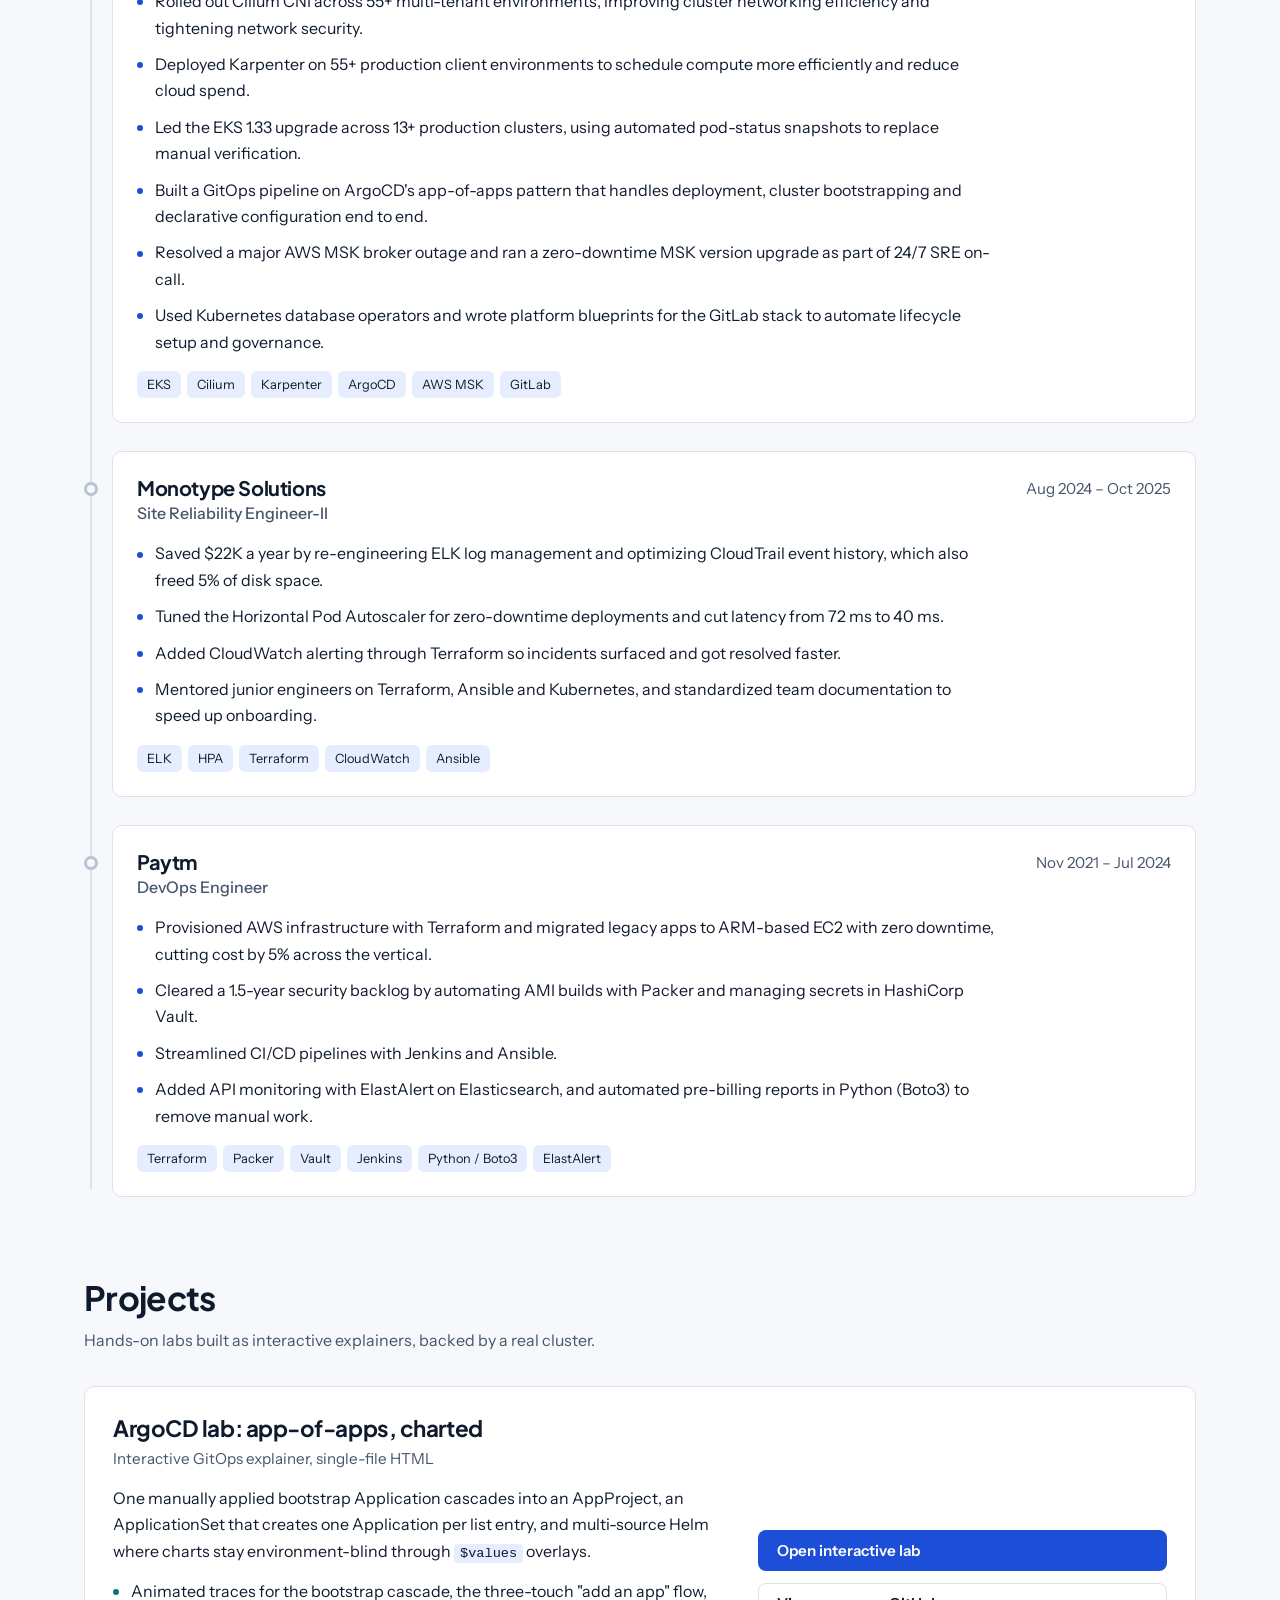
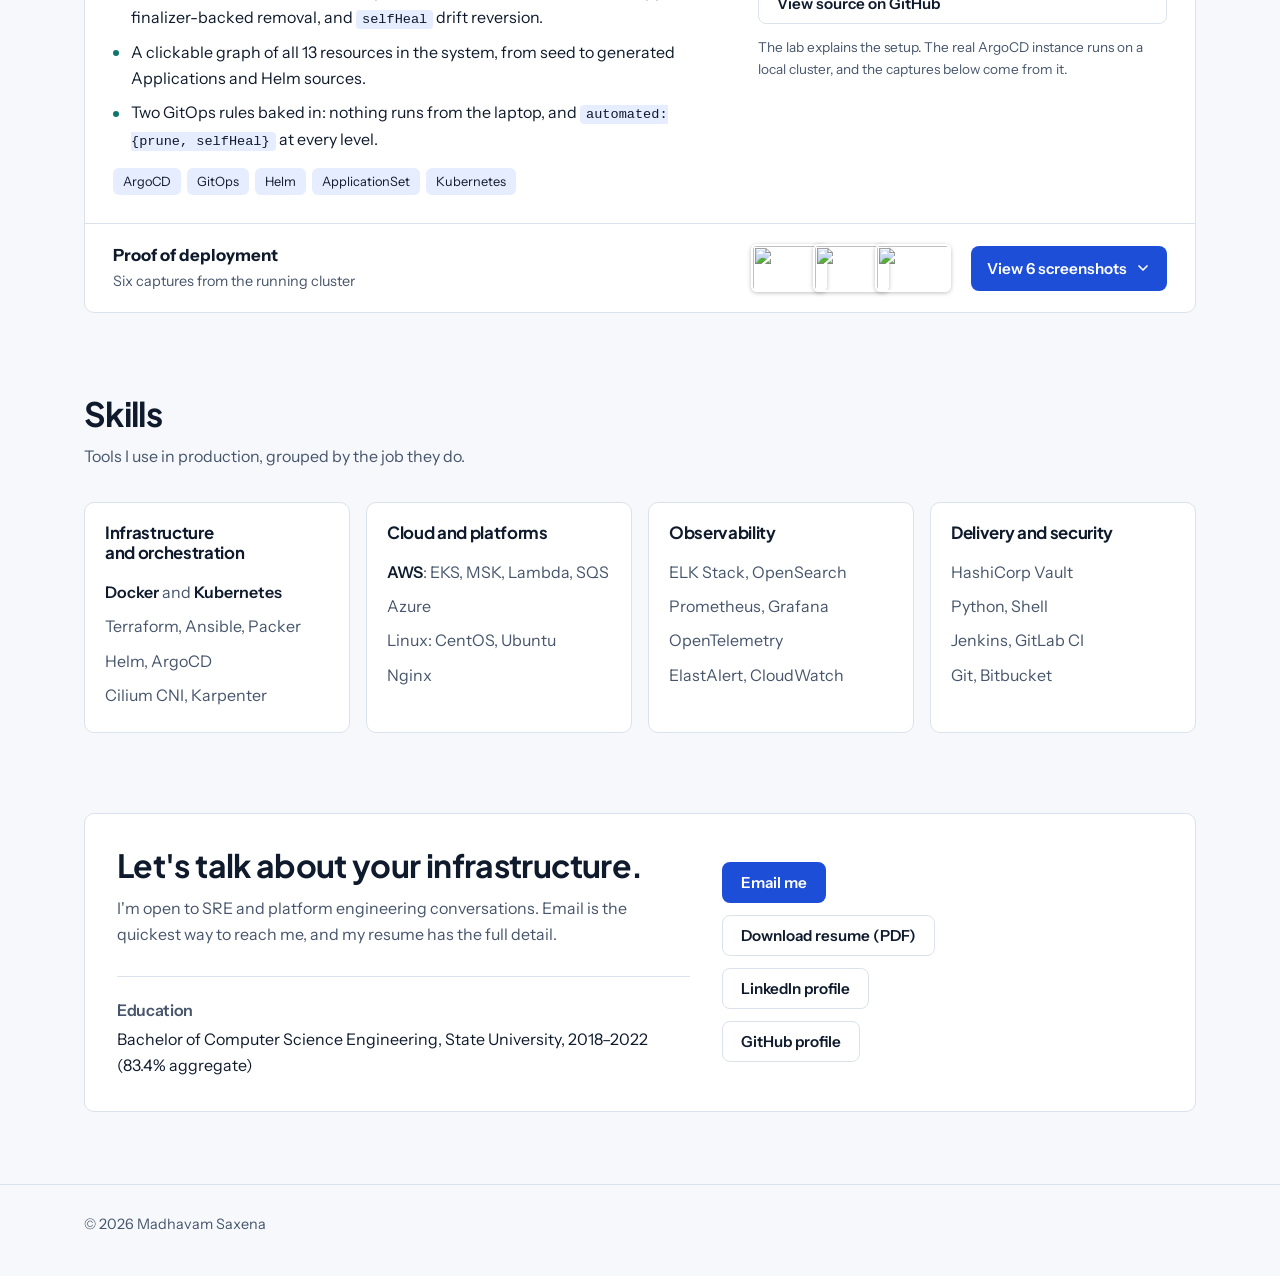
==== commit d9d012fd: "Modified the Versioning of Portfolio" ====
--- a/index.html
+++ b/index.html
@@ -3,13 +3,13 @@
 <head>
 <meta charset="UTF-8">
 <meta name="viewport" content="width=device-width, initial-scale=1">
-<title>Madhavam Saxena | Site Reliability Engineer: Kubernetes, AWS, GitOps</title>
+<title>Madhavam Saxena | Site Reliability / DevOps Engineer: Kubernetes, AWS, GitOps</title>
 <meta name="description" content="Site Reliability Engineer with 4+ years running Kubernetes (EKS) on AWS. Cilium and Karpenter rollouts across 55+ client environments, ArgoCD GitOps, Terraform and observability.">
 <link rel="canonical" href="https://msaxena14.github.io/">
 <meta name="author" content="Madhavam Saxena">
 
 <meta property="og:type" content="website">
-<meta property="og:title" content="Madhavam Saxena | Site Reliability Engineer">
+<meta property="og:title" content="Madhavam Saxena | Site Reliability / DevOps Engineer">
 <meta property="og:description" content="Kubernetes, AWS and GitOps at scale: 55+ client environments, 13+ EKS upgrades, $22K saved in logging cost.">
 <meta property="og:url" content="https://msaxena14.github.io/">
 <meta property="og:image" content="https://msaxena14.github.io/madhavam-saxena.jpeg">
@@ -145,7 +145,7 @@
   /* ---------- Hero ---------- */
   .hero { padding-top: 64px; }
   .hero-grid { display: grid; grid-template-columns: 1.6fr 1fr; gap: 48px; align-items: center; }
-  .hero h1 { font-size: clamp(2rem, 4.4vw, 3.1rem); font-weight: 800; letter-spacing: -0.03em; line-height: 1.12; max-width: 21ch; }
+  .hero h1 { font-size: clamp(1.9rem, 4vw, 2.9rem); font-weight: 800; letter-spacing: -0.03em; line-height: 1.12; max-width: 22ch; }
   .hero .lede { color: var(--muted); font-size: 1.125rem; max-width: 58ch; margin-top: 20px; }
   .hero .cta { display: flex; flex-wrap: wrap; gap: 12px; margin-top: 28px; }
   .chips { display: flex; flex-wrap: wrap; gap: 8px; margin-top: 24px; }
@@ -357,10 +357,10 @@
   <section class="hero" id="top">
     <div class="wrap hero-grid">
       <div>
-        <h1>Site reliability engineer for Kubernetes fleets on AWS.</h1>
+        <h1>Site Reliability / DevOps Engineer</h1>
         <p class="lede">
-          Since 2021 I've kept production boring: GitOps rollouts, zero-downtime cluster upgrades,
-          and cost-aware autoscaling. Right now that means 55+ multi-tenant client environments at Innovaccer.
+          Since 2021 I've kept production boring: Kubernetes upgrades, GitOps rollouts and cost-aware autoscaling on AWS.
+          Right now that means 55+ multi-tenant client environments at Innovaccer.
         </p>
         <div class="cta">
           <a class="btn btn-primary" href="#contact">Get in touch</a>
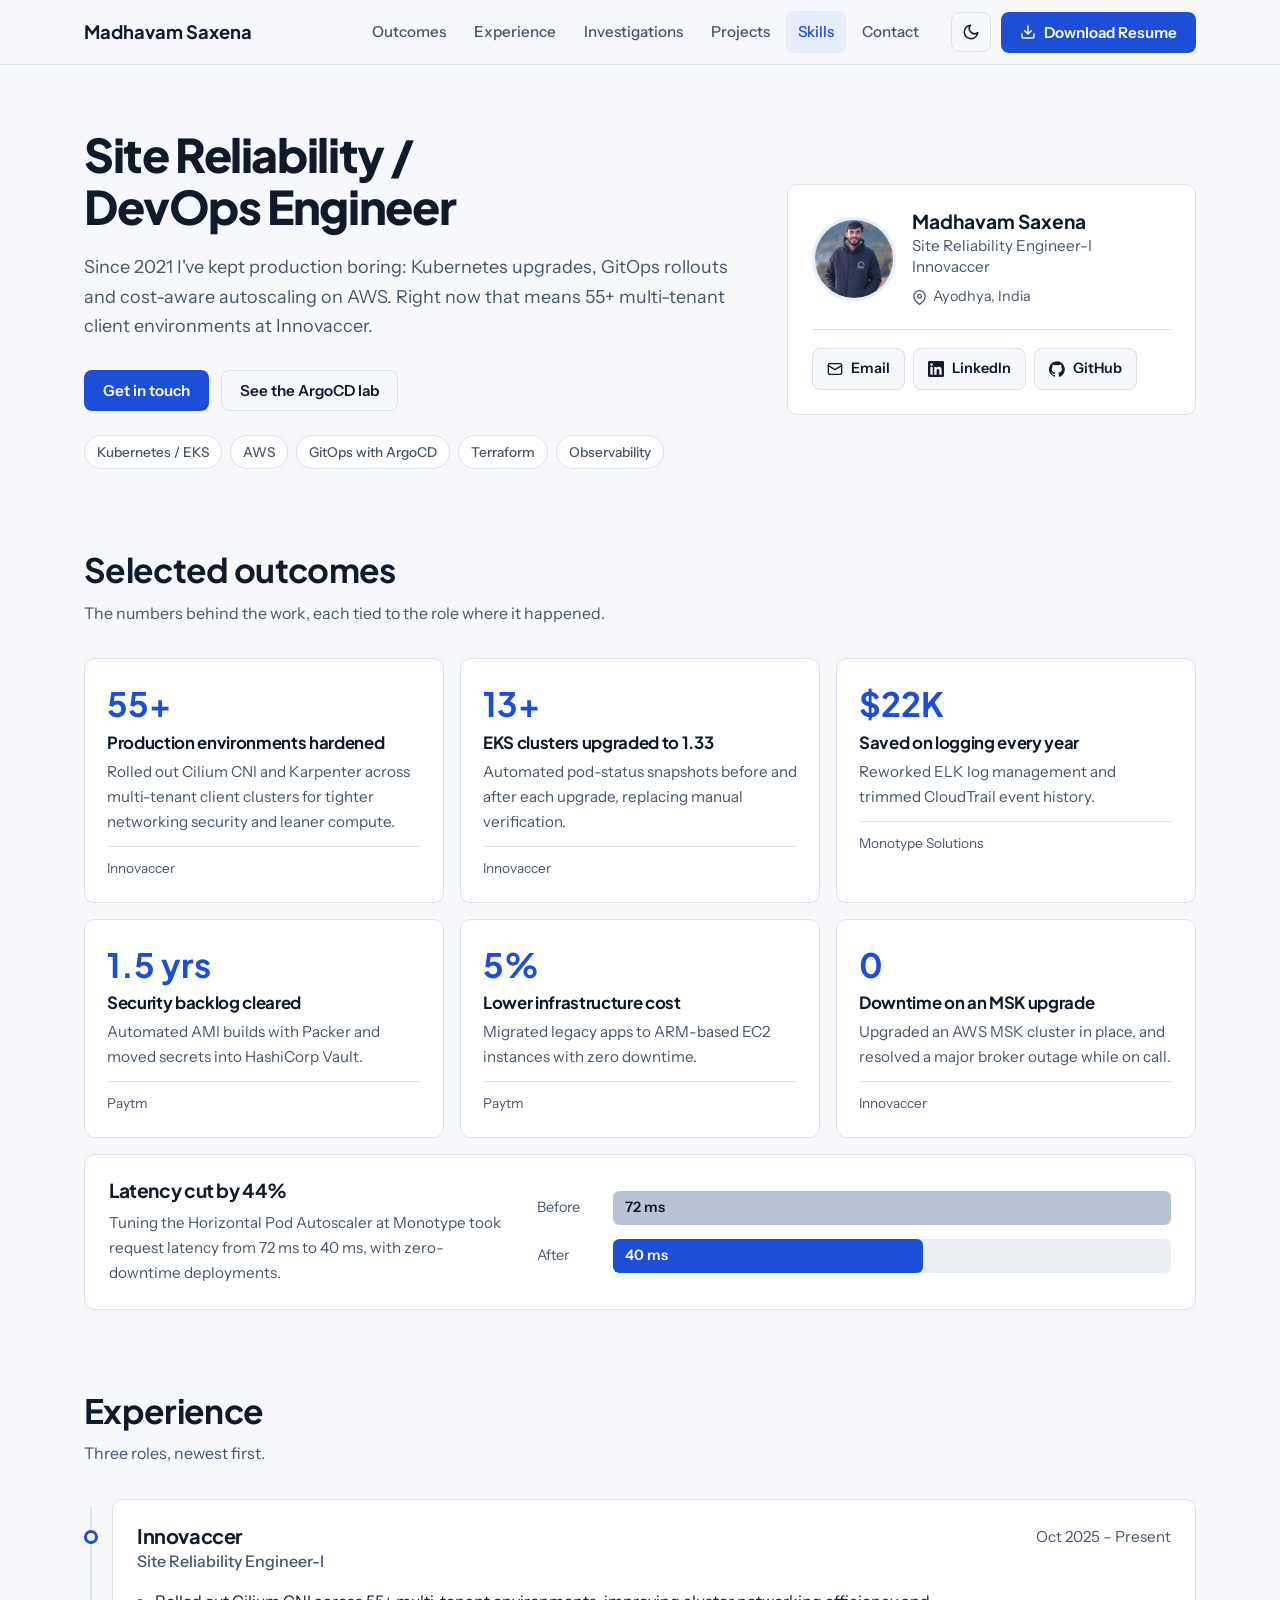
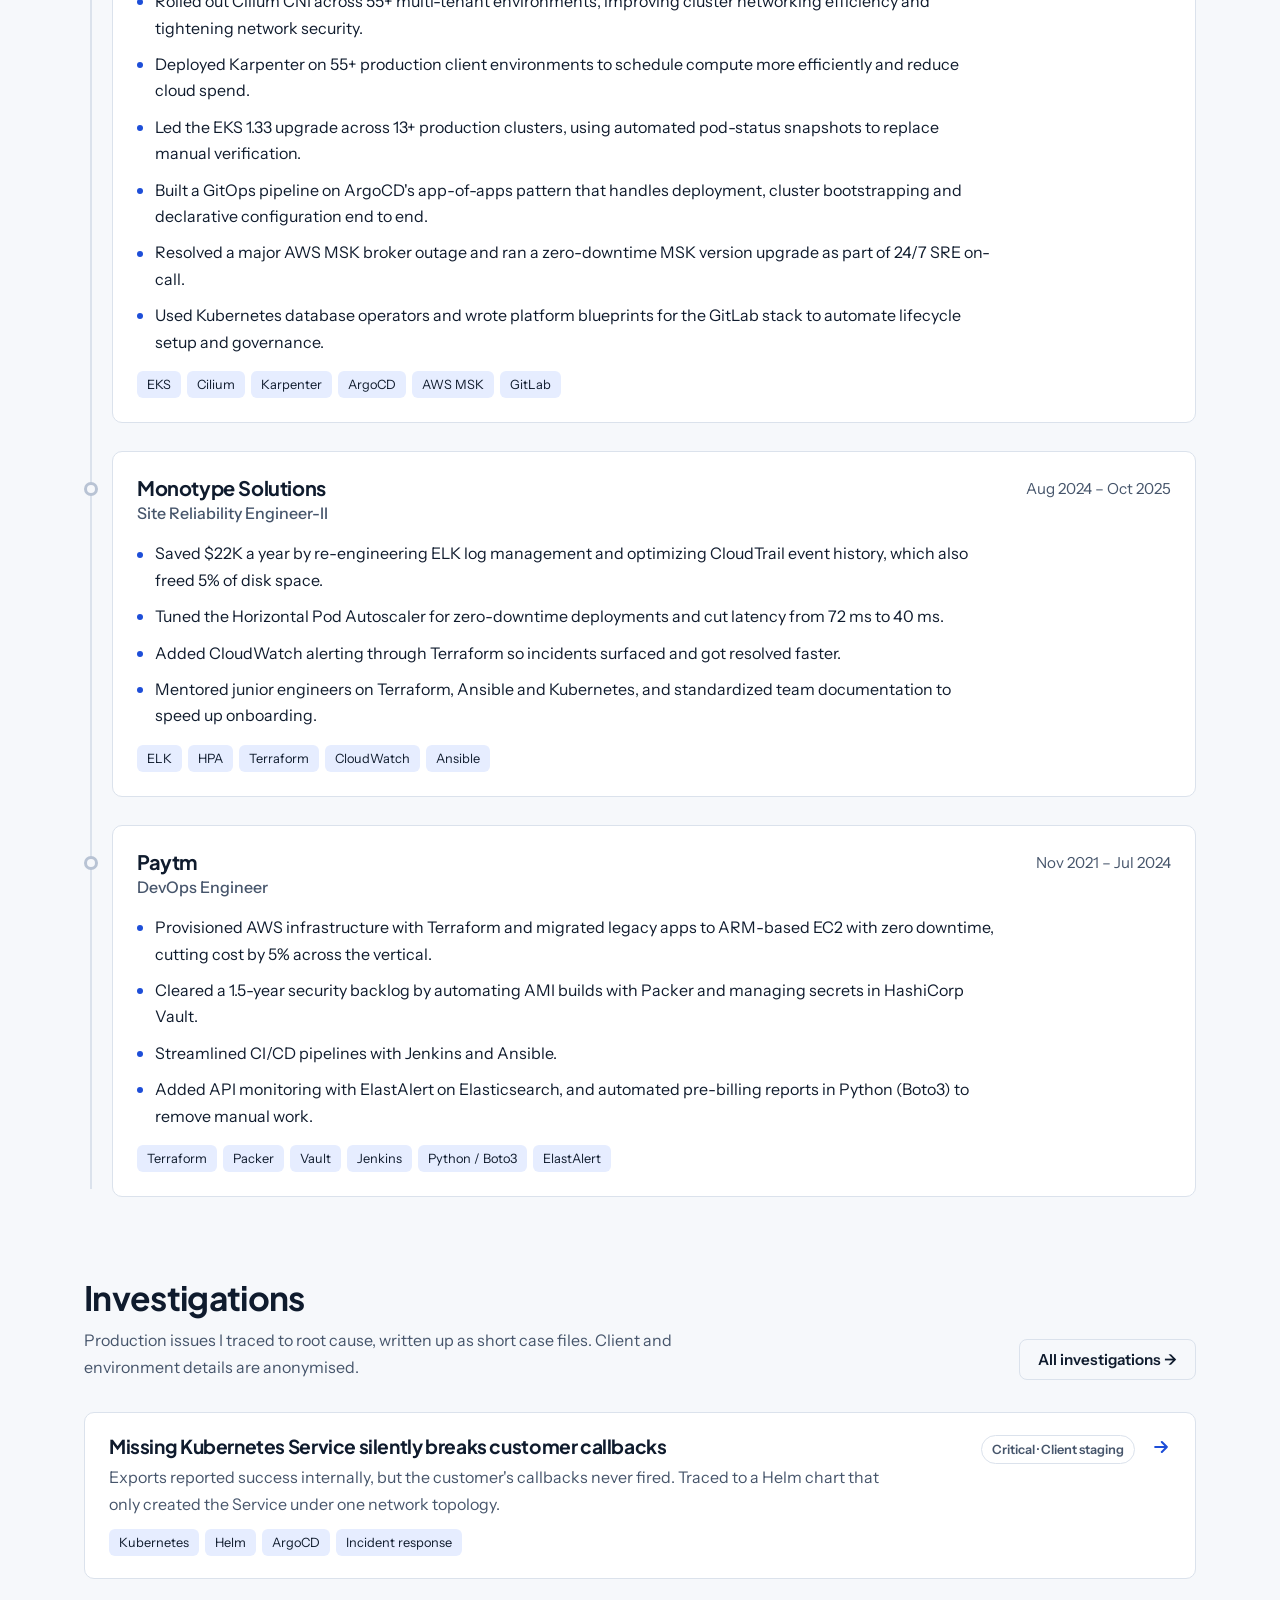
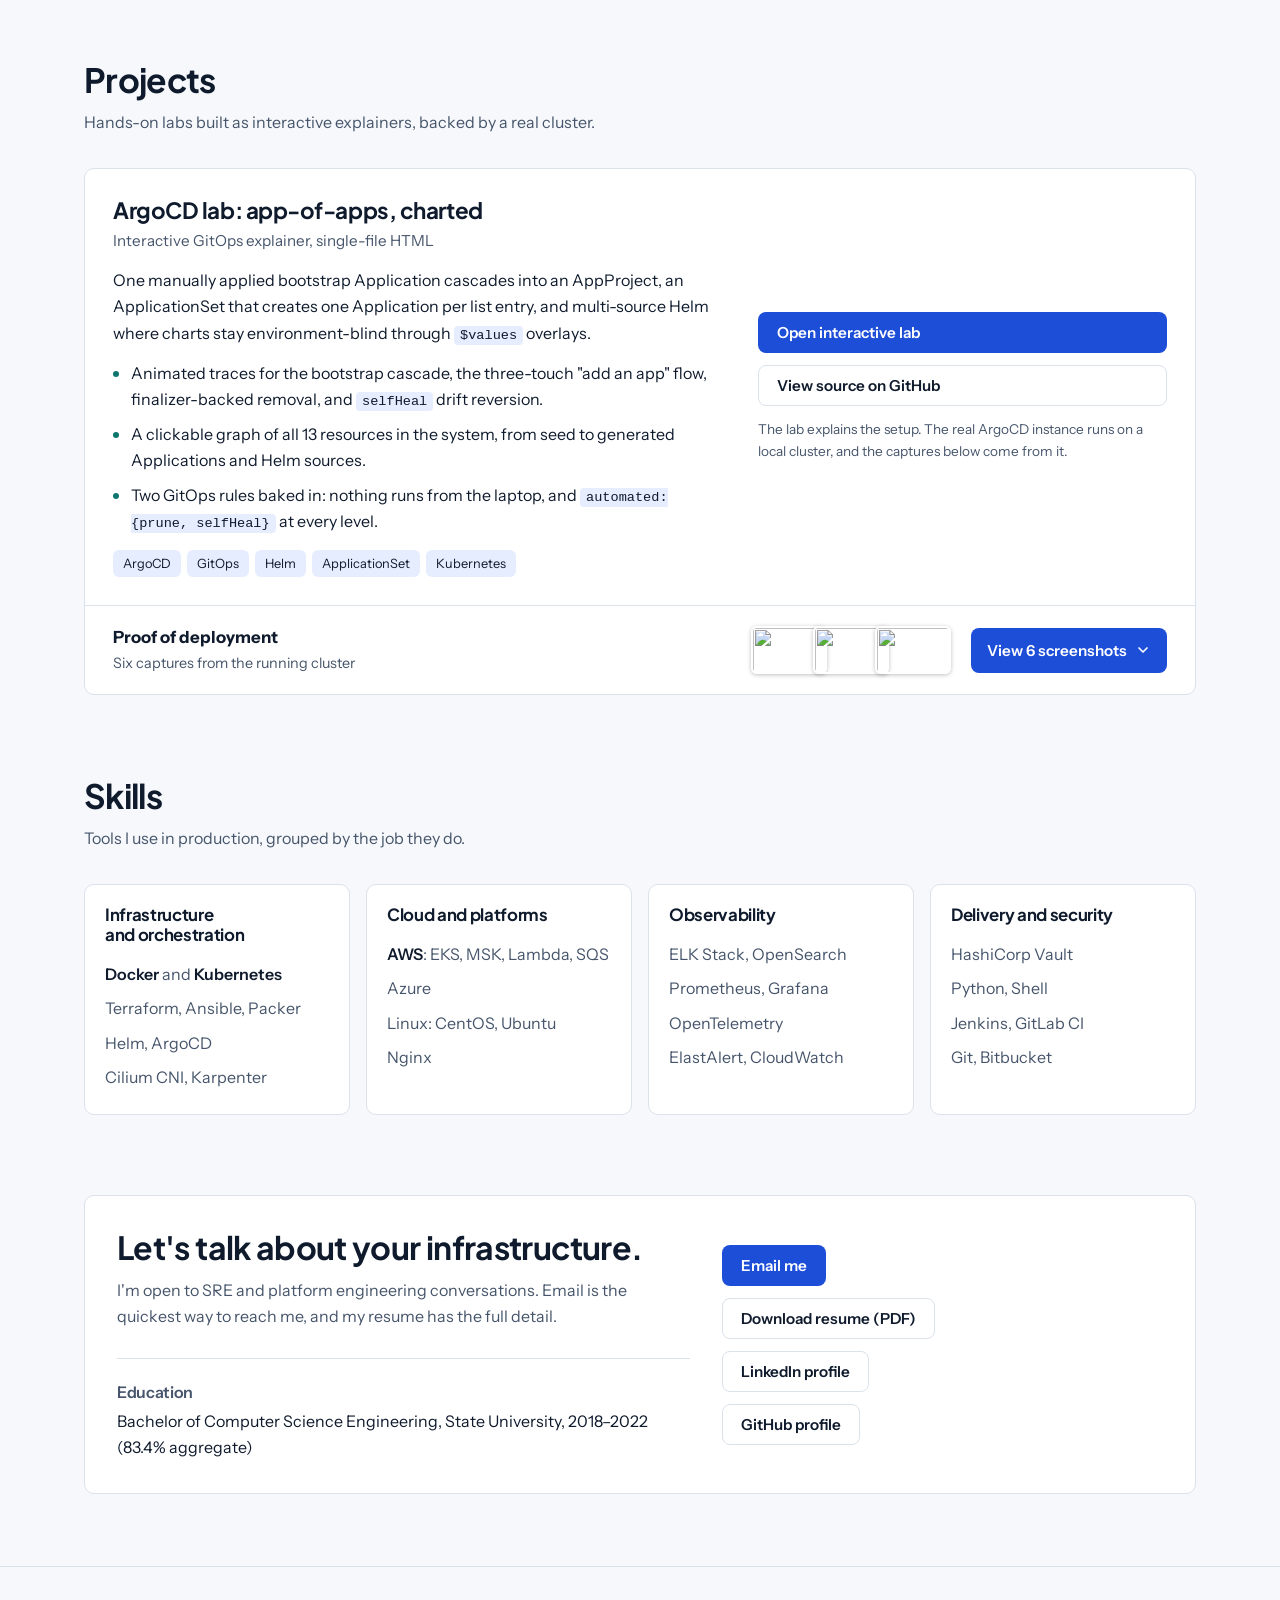
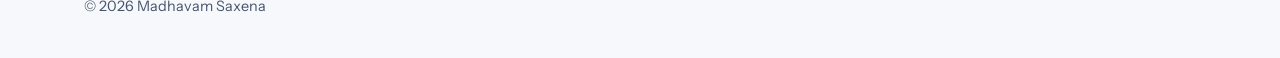
==== commit 393cee0b: "Add Investigations section: homepage teaser and dedicated case-files page Move shared styles into si" ====
--- a/index.html
+++ b/index.html
@@ -47,283 +47,7 @@
 <link rel="preconnect" href="https://fonts.gstatic.com" crossorigin>
 <link rel="stylesheet" href="https://fonts.googleapis.com/css2?family=Plus+Jakarta+Sans:wght@600;700;800&family=Instrument+Sans:wght@400;500;600&display=swap">
 
-<style>
-  :root {
-    --bg: #f6f8fb;
-    --surface: #ffffff;
-    --ink: #0f1b2d;
-    --muted: #46556b;
-    --line: #dbe2ec;
-    --accent: #1d4ed8;
-    --accent-ink: #ffffff;
-    --accent-soft: #e6edff;
-    --good: #0f766e;
-    --bar-before: #b8c3d4;
-    --radius: 10px;
-    --display: 'Plus Jakarta Sans', 'Segoe UI', system-ui, sans-serif;
-    --body: 'Instrument Sans', 'Segoe UI', system-ui, sans-serif;
-  }
-  [data-theme="dark"] {
-    --bg: #0b1220;
-    --surface: #121b2e;
-    --ink: #e6ecf5;
-    --muted: #a3b3ca;
-    --line: #25324a;
-    --accent: #7aa2ff;
-    --accent-ink: #0b1220;
-    --accent-soft: #1a2747;
-    --good: #5eead4;
-    --bar-before: #3a4963;
-  }
-
-  *, *::before, *::after { box-sizing: border-box; }
-  html { scroll-behavior: smooth; scroll-padding-top: 96px; }
-  body {
-    margin: 0;
-    background: var(--bg);
-    color: var(--ink);
-    font: 400 1rem/1.65 var(--body);
-    -webkit-font-smoothing: antialiased;
-  }
-  img { max-width: 100%; display: block; }
-  a { color: var(--accent); text-underline-offset: 3px; }
-  h1, h2, h3 { font-family: var(--display); line-height: 1.2; margin: 0; letter-spacing: -0.02em; text-wrap: balance; }
-  p { margin: 0; }
-  ul { margin: 0; padding: 0; list-style: none; }
-
-  :focus-visible { outline: 3px solid var(--accent); outline-offset: 3px; border-radius: 4px; }
-
-  .skip {
-    position: absolute; left: 12px; top: -60px; z-index: 100;
-    background: var(--accent); color: var(--accent-ink);
-    padding: 10px 16px; border-radius: 8px; font-weight: 600; text-decoration: none;
-  }
-  .skip:focus { top: 12px; }
-
-  .wrap { max-width: 1160px; margin: 0 auto; padding: 0 24px; }
-  section { padding: 72px 0 8px; }
-  .section-head { max-width: 62ch; margin-bottom: 32px; }
-  .section-head h2 { font-size: clamp(1.6rem, 3vw, 2.1rem); }
-  .section-head p { color: var(--muted); margin-top: 10px; }
-
-  /* ---------- Header ---------- */
-  header.site {
-    position: sticky; top: 0; z-index: 50;
-    background: color-mix(in srgb, var(--bg) 88%, transparent);
-    backdrop-filter: blur(10px);
-    border-bottom: 1px solid var(--line);
-  }
-  .bar { display: flex; align-items: center; gap: 20px; min-height: 64px; flex-wrap: wrap; padding-top: 8px; padding-bottom: 8px; }
-  .brand { font-family: var(--display); font-weight: 700; font-size: 1.15rem; color: var(--ink); text-decoration: none; margin-right: auto; }
-  nav.primary { display: flex; gap: 4px; overflow-x: auto; scrollbar-width: none; }
-  nav.primary::-webkit-scrollbar { display: none; }
-  nav.primary a {
-    color: var(--muted); text-decoration: none; font-weight: 500; font-size: .95rem;
-    padding: 8px 12px; border-radius: 8px; white-space: nowrap;
-  }
-  nav.primary a:hover { color: var(--ink); background: var(--accent-soft); }
-  nav.primary a[aria-current="true"] { color: var(--accent); background: var(--accent-soft); }
-  .actions { display: flex; align-items: center; gap: 10px; }
-
-  .btn {
-    display: inline-flex; align-items: center; gap: 8px;
-    font: 600 .95rem var(--body); text-decoration: none; cursor: pointer;
-    padding: 10px 18px; border-radius: 8px; border: 1px solid transparent;
-  }
-  .btn-primary { background: var(--accent); color: var(--accent-ink); }
-  .btn-primary:hover { filter: brightness(1.08); }
-  .btn-ghost { background: transparent; color: var(--ink); border-color: var(--line); }
-  .btn-ghost:hover { border-color: var(--accent); color: var(--accent); }
-  .icon-btn {
-    width: 40px; height: 40px; display: grid; place-items: center; cursor: pointer;
-    background: transparent; color: var(--ink); border: 1px solid var(--line); border-radius: 8px;
-  }
-  .icon-btn:hover { border-color: var(--accent); color: var(--accent); }
-  .icon-btn svg { width: 18px; height: 18px; }
-  [data-theme="light"] .i-sun, [data-theme="dark"] .i-moon { display: none; }
-
-  /* ---------- Hero ---------- */
-  .hero { padding-top: 64px; }
-  .hero-grid { display: grid; grid-template-columns: 1.6fr 1fr; gap: 48px; align-items: center; }
-  .hero h1 { font-size: clamp(1.9rem, 4vw, 2.9rem); font-weight: 800; letter-spacing: -0.03em; line-height: 1.12; max-width: 22ch; }
-  .hero .lede { color: var(--muted); font-size: 1.125rem; max-width: 58ch; margin-top: 20px; }
-  .hero .cta { display: flex; flex-wrap: wrap; gap: 12px; margin-top: 28px; }
-  .chips { display: flex; flex-wrap: wrap; gap: 8px; margin-top: 24px; }
-  .chip {
-    font-size: .85rem; font-weight: 500; padding: 5px 12px; border-radius: 999px;
-    background: var(--surface); border: 1px solid var(--line); color: var(--muted);
-  }
-  .card-id {
-    background: var(--surface); border: 1px solid var(--line); border-radius: var(--radius);
-    padding: 24px; display: grid; gap: 20px;
-  }
-  .id-top { display: flex; align-items: center; gap: 16px; }
-  .card-id img { width: 84px; height: 84px; flex: none; border-radius: 50%; object-fit: cover; border: 3px solid var(--accent-soft); }
-  .card-id .name { font-family: var(--display); font-weight: 700; font-size: 1.2rem; line-height: 1.25; }
-  .card-id .role { color: var(--muted); font-size: .95rem; line-height: 1.4; margin-top: 2px; }
-  .card-id .loc { display: flex; align-items: center; gap: 6px; color: var(--muted); font-size: .9rem; margin-top: 8px; }
-  .card-id .loc svg { width: 15px; height: 15px; flex: none; }
-  .id-links { display: flex; flex-wrap: wrap; gap: 8px; padding-top: 18px; border-top: 1px solid var(--line); }
-  .pill {
-    display: inline-flex; align-items: center; gap: 8px; padding: 8px 14px;
-    border: 1px solid var(--line); border-radius: 8px; background: var(--bg);
-    color: var(--ink); font-weight: 600; font-size: .9rem; text-decoration: none;
-  }
-  .pill svg { width: 16px; height: 16px; flex: none; }
-  .pill:hover { border-color: var(--accent); color: var(--accent); }
-
-  /* ---------- Outcomes ---------- */
-  .outcomes { display: grid; grid-template-columns: repeat(3, 1fr); gap: 16px; }
-  .outcome {
-    background: var(--surface); border: 1px solid var(--line); border-radius: var(--radius);
-    padding: 22px;
-  }
-  .outcome .fig { font-family: var(--display); font-weight: 700; font-size: 2.1rem; color: var(--accent); line-height: 1; }
-  .outcome h3 { font-size: 1.05rem; margin-top: 12px; }
-  .outcome p { color: var(--muted); font-size: .95rem; margin-top: 6px; }
-  .outcome .src { font-size: .85rem; color: var(--muted); margin-top: 12px; border-top: 1px solid var(--line); padding-top: 10px; }
-
-  .latency {
-    margin-top: 16px; background: var(--surface); border: 1px solid var(--line); border-radius: var(--radius);
-    padding: 24px; display: grid; grid-template-columns: 1fr 1.6fr; gap: 32px; align-items: center;
-  }
-  .latency h3 { font-size: 1.2rem; }
-  .latency p { color: var(--muted); margin-top: 8px; font-size: .95rem; }
-  .bars { display: grid; gap: 14px; }
-  .bar-row { display: grid; grid-template-columns: 64px 1fr; gap: 12px; align-items: center; font-size: .9rem; }
-  .bar-row .label { color: var(--muted); }
-  .track { background: color-mix(in srgb, var(--line) 55%, transparent); border-radius: 6px; height: 34px; overflow: hidden; }
-  .fill { height: 100%; display: flex; align-items: center; padding-left: 12px; font-weight: 600; border-radius: 6px; transform-origin: left; }
-  .fill.before { width: 100%; background: var(--bar-before); color: var(--ink); }
-  .fill.after { width: 55.6%; background: var(--accent); color: var(--accent-ink); animation: grow 1.1s .15s cubic-bezier(.2,.8,.2,1) both; }
-  @keyframes grow { from { transform: scaleX(.2); opacity: .4; } to { transform: scaleX(1); opacity: 1; } }
-
-  /* ---------- Experience (a real sequence, so a rail is meaningful) ---------- */
-  .timeline { position: relative; display: grid; gap: 28px; padding-left: 28px; }
-  .timeline::before { content: ""; position: absolute; left: 6px; top: 8px; bottom: 8px; width: 2px; background: var(--line); }
-  .job { position: relative; background: var(--surface); border: 1px solid var(--line); border-radius: var(--radius); padding: 24px; }
-  .job::before {
-    content: ""; position: absolute; left: -29px; top: 30px; width: 14px; height: 14px; border-radius: 50%;
-    background: var(--bg); border: 3px solid var(--accent);
-  }
-  .job:not(.current)::before { border-color: var(--bar-before); }
-  .job-top { display: flex; flex-wrap: wrap; justify-content: space-between; gap: 4px 16px; margin-bottom: 14px; }
-  .job h3 { font-size: 1.25rem; }
-  .job .role { color: var(--muted); font-weight: 500; }
-  .job .dates { color: var(--muted); font-size: .95rem; }
-  .job > ul:not(.tags) { display: grid; gap: 10px; }
-  .job > ul:not(.tags) li { position: relative; padding-left: 18px; max-width: 78ch; }
-  .job > ul:not(.tags) li::before { content: ""; position: absolute; left: 0; top: .7em; width: 6px; height: 6px; border-radius: 50%; background: var(--accent); }
-  .tags { display: flex; flex-wrap: wrap; gap: 6px; margin-top: 16px; }
-  .tag { font-size: .8rem; padding: 3px 10px; border-radius: 6px; background: var(--accent-soft); color: var(--ink); }
-
-  /* ---------- Projects ---------- */
-  .project { background: var(--surface); border: 1px solid var(--line); border-radius: var(--radius); overflow: hidden; }
-  .project-body { padding: 28px; display: grid; grid-template-columns: 1.5fr 1fr; gap: 32px; }
-  .project h3 { font-size: 1.4rem; }
-  .project .kicker { color: var(--muted); font-size: .95rem; margin-top: 4px; }
-  .project p.desc { margin-top: 14px; max-width: 64ch; }
-  .project ul.points { margin-top: 14px; display: grid; gap: 8px; }
-  .project ul.points li { position: relative; padding-left: 18px; }
-  .project ul.points li::before { content: ""; position: absolute; left: 0; top: .7em; width: 6px; height: 6px; border-radius: 50%; background: var(--good); }
-  code { font: 500 .85em ui-monospace, SFMono-Regular, Menlo, monospace; background: var(--accent-soft); padding: 2px 6px; border-radius: 4px; }
-  .project aside { display: flex; flex-direction: column; gap: 12px; justify-content: center; }
-  .project aside .note { font-size: .85rem; color: var(--muted); }
-
-  details.proof { border-top: 1px solid var(--line); }
-  details.proof summary {
-    cursor: pointer; list-style: none; padding: 18px 28px;
-    display: flex; align-items: center; gap: 20px;
-  }
-  details.proof summary::-webkit-details-marker { display: none; }
-  details.proof summary:hover { background: var(--accent-soft); }
-  .proof-text { margin-right: auto; min-width: 0; }
-  .proof-text strong { display: block; font-size: 1.05rem; }
-  .proof-text small { display: block; color: var(--muted); font-size: .9rem; }
-  .peek { display: flex; padding-left: 14px; }
-  .peek img {
-    width: 76px; height: 48px; object-fit: cover; object-position: top left;
-    border-radius: 6px; border: 2px solid var(--surface); margin-left: -14px;
-    box-shadow: 0 1px 4px rgba(0,0,0,.25);
-  }
-  .proof-btn {
-    display: inline-flex; align-items: center; gap: 8px; white-space: nowrap;
-    background: var(--accent); color: var(--accent-ink); font-weight: 600; font-size: .95rem;
-    padding: 10px 16px; border-radius: 8px;
-  }
-  .proof-btn svg { width: 16px; height: 16px; transition: transform .25s ease; }
-  details.proof[open] .proof-btn svg { transform: rotate(180deg); }
-  details.proof[open] .peek, details.proof[open] .when-closed { display: none; }
-  details.proof:not([open]) .when-open { display: none; }
-  .gallery { padding: 0 28px 28px; display: grid; grid-template-columns: repeat(2, 1fr); gap: 20px; }
-  .shot { margin: 0; border: 1px solid var(--line); border-radius: 8px; overflow: hidden; background: var(--bg); }
-  .shot button { all: unset; display: block; width: 100%; cursor: zoom-in; }
-  .shot button:focus-visible { outline: 3px solid var(--accent); outline-offset: -3px; }
-  .shot img { width: 100%; height: auto; aspect-ratio: 16 / 10; object-fit: contain; background: #0b0f17; }
-  .shot figcaption { padding: 12px 14px; font-size: .9rem; }
-  .shot figcaption strong { display: block; }
-  .shot figcaption span { color: var(--muted); font-size: .85rem; }
-
-  dialog#lightbox {
-    border: 0; padding: 0; background: transparent; max-width: 95vw; max-height: 92vh; overflow: visible;
-  }
-  dialog#lightbox::backdrop { background: rgba(8, 14, 26, .88); }
-  dialog#lightbox img { max-width: 95vw; max-height: 84vh; width: auto; height: auto; border-radius: 8px; }
-  dialog#lightbox .close { position: absolute; top: -44px; right: 0; background: var(--surface); color: var(--ink); border: 1px solid var(--line); border-radius: 8px; padding: 6px 14px; font: 600 .9rem var(--body); cursor: pointer; }
-
-  /* ---------- Skills ---------- */
-  .skills { display: grid; grid-template-columns: repeat(4, 1fr); gap: 16px; }
-  .skill-group { background: var(--surface); border: 1px solid var(--line); border-radius: var(--radius); padding: 20px; }
-  .skill-group h3 { font-size: 1.05rem; margin-bottom: 12px; }
-  .skill-group li { padding: 4px 0; color: var(--muted); }
-  .skill-group li strong { color: var(--ink); font-weight: 600; }
-
-  /* ---------- Contact ---------- */
-  .contact { background: var(--surface); border: 1px solid var(--line); border-radius: var(--radius); padding: 32px; display: grid; grid-template-columns: 1.3fr 1fr; gap: 32px; }
-  .contact h2 { font-size: clamp(1.5rem, 3vw, 2rem); }
-  .contact p { color: var(--muted); margin-top: 10px; max-width: 52ch; }
-  .contact .links { display: flex; flex-direction: column; gap: 12px; justify-content: center; align-items: flex-start; }
-  .edu { margin-top: 28px; padding-top: 24px; border-top: 1px solid var(--line); }
-  .edu h3 { font-size: 1rem; color: var(--muted); font-family: var(--body); font-weight: 600; }
-  .edu p { margin-top: 6px; color: var(--ink); }
-
-  footer.site { margin-top: 64px; border-top: 1px solid var(--line); padding: 28px 0 40px; color: var(--muted); font-size: .9rem; }
-
-  /* ---------- Responsive ---------- */
-  @media (max-width: 960px) {
-    .skills { grid-template-columns: repeat(2, 1fr); }
-    .outcomes { grid-template-columns: repeat(2, 1fr); }
-  }
-  @media (max-width: 760px) {
-    section { padding-top: 56px; }
-    .hero-grid, .project-body, .contact, .latency { grid-template-columns: 1fr; }
-    .hero-grid { gap: 32px; }
-    .gallery { grid-template-columns: 1fr; }
-    details.proof summary { flex-wrap: wrap; padding: 18px 22px; }
-    .peek { display: none; }
-    .proof-btn { width: 100%; justify-content: center; }
-    .bar { gap: 4px 10px; min-height: 0; }
-    nav.primary { order: 3; width: 100%; }
-    .brand { font-size: .98rem; flex: 1 1 auto; min-width: 0; white-space: nowrap; }
-    .actions { gap: 8px; flex: 0 0 auto; }
-    .actions .btn { padding: 9px 14px; }
-    .btn-resume-text { display: none; }
-    .project-body { padding: 22px; }
-    .contact { padding: 24px; }
-  }
-  @media (max-width: 520px) {
-    .skills, .outcomes { grid-template-columns: 1fr; }
-    .wrap { padding: 0 18px; }
-  }
-  @media (prefers-reduced-motion: reduce) {
-    html { scroll-behavior: auto; }
-    .fill.after { animation: none; }
-  }
-  @media print {
-    header.site, .actions, details.proof { display: none; }
-    body { background: #fff; color: #000; }
-  }
-</style>
+<link rel="stylesheet" href="site.css">
 </head>
 
 <body>
@@ -335,6 +59,7 @@
     <nav class="primary" aria-label="Primary">
       <a href="#outcomes">Outcomes</a>
       <a href="#experience">Experience</a>
+      <a href="#investigations">Investigations</a>
       <a href="#projects">Projects</a>
       <a href="#skills">Skills</a>
       <a href="#contact">Contact</a>
@@ -526,6 +251,33 @@
             <li class="tag">Terraform</li><li class="tag">Packer</li><li class="tag">Vault</li><li class="tag">Jenkins</li><li class="tag">Python / Boto3</li><li class="tag">ElastAlert</li>
           </ul>
         </article>
+      </div>
+    </div>
+  </section>
+
+  <!-- ================= INVESTIGATIONS (teaser; full write-ups on investigations.html) ================= -->
+  <section id="investigations">
+    <div class="wrap">
+      <div class="section-head with-link">
+        <div>
+          <h2>Investigations</h2>
+          <p>Production issues I traced to root cause, written up as short case files. Client and environment details are anonymised.</p>
+        </div>
+        <a class="btn btn-ghost" href="investigations.html">All investigations →</a>
+      </div>
+
+      <div class="cases">
+        <a class="case-card" href="investigations.html#missing-service-callbacks">
+          <span class="case-title">
+            <h3>Missing Kubernetes Service silently breaks customer callbacks</h3>
+            <p>Exports reported success internally, but the customer's callbacks never fired. Traced to a Helm chart that only created the Service under one network topology.</p>
+            <ul class="tags" aria-label="Technologies">
+              <li class="tag">Kubernetes</li><li class="tag">Helm</li><li class="tag">ArgoCD</li><li class="tag">Incident response</li>
+            </ul>
+          </span>
+          <span class="case-sev">Critical · Client staging</span>
+          <svg class="case-go" viewBox="0 0 24 24" fill="none" stroke="currentColor" stroke-width="2.5" stroke-linecap="round" stroke-linejoin="round" aria-hidden="true"><path d="M5 12h14M13 6l6 6-6 6"/></svg>
+        </a>
       </div>
     </div>
   </section>
--- a/site.css
+++ b/site.css
@@ -0,0 +1,334 @@
+:root {
+  --bg: #f6f8fb;
+  --surface: #ffffff;
+  --ink: #0f1b2d;
+  --muted: #46556b;
+  --line: #dbe2ec;
+  --accent: #1d4ed8;
+  --accent-ink: #ffffff;
+  --accent-soft: #e6edff;
+  --good: #0f766e;
+  --bar-before: #b8c3d4;
+  --radius: 10px;
+  --display: 'Plus Jakarta Sans', 'Segoe UI', system-ui, sans-serif;
+  --body: 'Instrument Sans', 'Segoe UI', system-ui, sans-serif;
+}
+[data-theme="dark"] {
+  --bg: #0b1220;
+  --surface: #121b2e;
+  --ink: #e6ecf5;
+  --muted: #a3b3ca;
+  --line: #25324a;
+  --accent: #7aa2ff;
+  --accent-ink: #0b1220;
+  --accent-soft: #1a2747;
+  --good: #5eead4;
+  --bar-before: #3a4963;
+}
+
+*, *::before, *::after { box-sizing: border-box; }
+html { scroll-behavior: smooth; scroll-padding-top: 96px; }
+body {
+  margin: 0;
+  background: var(--bg);
+  color: var(--ink);
+  font: 400 1rem/1.65 var(--body);
+  -webkit-font-smoothing: antialiased;
+}
+img { max-width: 100%; display: block; }
+a { color: var(--accent); text-underline-offset: 3px; }
+h1, h2, h3 { font-family: var(--display); line-height: 1.2; margin: 0; letter-spacing: -0.02em; text-wrap: balance; }
+p { margin: 0; }
+ul { margin: 0; padding: 0; list-style: none; }
+
+:focus-visible { outline: 3px solid var(--accent); outline-offset: 3px; border-radius: 4px; }
+
+.skip {
+  position: absolute; left: 12px; top: -60px; z-index: 100;
+  background: var(--accent); color: var(--accent-ink);
+  padding: 10px 16px; border-radius: 8px; font-weight: 600; text-decoration: none;
+}
+.skip:focus { top: 12px; }
+
+.wrap { max-width: 1160px; margin: 0 auto; padding: 0 24px; }
+section { padding: 72px 0 8px; }
+.section-head { max-width: 62ch; margin-bottom: 32px; }
+.section-head h2 { font-size: clamp(1.6rem, 3vw, 2.1rem); }
+.section-head p { color: var(--muted); margin-top: 10px; }
+
+/* ---------- Header ---------- */
+header.site {
+  position: sticky; top: 0; z-index: 50;
+  background: color-mix(in srgb, var(--bg) 88%, transparent);
+  backdrop-filter: blur(10px);
+  border-bottom: 1px solid var(--line);
+}
+.bar { display: flex; align-items: center; gap: 20px; min-height: 64px; flex-wrap: wrap; padding-top: 8px; padding-bottom: 8px; }
+.brand { font-family: var(--display); font-weight: 700; font-size: 1.15rem; color: var(--ink); text-decoration: none; margin-right: auto; }
+nav.primary { display: flex; gap: 4px; overflow-x: auto; scrollbar-width: none; }
+nav.primary::-webkit-scrollbar { display: none; }
+nav.primary a {
+  color: var(--muted); text-decoration: none; font-weight: 500; font-size: .95rem;
+  padding: 8px 12px; border-radius: 8px; white-space: nowrap;
+}
+nav.primary a:hover { color: var(--ink); background: var(--accent-soft); }
+nav.primary a[aria-current="true"] { color: var(--accent); background: var(--accent-soft); }
+.actions { display: flex; align-items: center; gap: 10px; }
+
+.btn {
+  display: inline-flex; align-items: center; gap: 8px;
+  font: 600 .95rem var(--body); text-decoration: none; cursor: pointer;
+  padding: 10px 18px; border-radius: 8px; border: 1px solid transparent;
+}
+.btn-primary { background: var(--accent); color: var(--accent-ink); }
+.btn-primary:hover { filter: brightness(1.08); }
+.btn-ghost { background: transparent; color: var(--ink); border-color: var(--line); }
+.btn-ghost:hover { border-color: var(--accent); color: var(--accent); }
+.icon-btn {
+  width: 40px; height: 40px; display: grid; place-items: center; cursor: pointer;
+  background: transparent; color: var(--ink); border: 1px solid var(--line); border-radius: 8px;
+}
+.icon-btn:hover { border-color: var(--accent); color: var(--accent); }
+.icon-btn svg { width: 18px; height: 18px; }
+[data-theme="light"] .i-sun, [data-theme="dark"] .i-moon { display: none; }
+
+/* ---------- Hero ---------- */
+.hero { padding-top: 64px; }
+.hero-grid { display: grid; grid-template-columns: 1.6fr 1fr; gap: 48px; align-items: center; }
+.hero h1 { font-size: clamp(1.9rem, 4vw, 2.9rem); font-weight: 800; letter-spacing: -0.03em; line-height: 1.12; max-width: 22ch; }
+.hero .lede { color: var(--muted); font-size: 1.125rem; max-width: 58ch; margin-top: 20px; }
+.hero .cta { display: flex; flex-wrap: wrap; gap: 12px; margin-top: 28px; }
+.chips { display: flex; flex-wrap: wrap; gap: 8px; margin-top: 24px; }
+.chip {
+  font-size: .85rem; font-weight: 500; padding: 5px 12px; border-radius: 999px;
+  background: var(--surface); border: 1px solid var(--line); color: var(--muted);
+}
+.card-id {
+  background: var(--surface); border: 1px solid var(--line); border-radius: var(--radius);
+  padding: 24px; display: grid; gap: 20px;
+}
+.id-top { display: flex; align-items: center; gap: 16px; }
+.card-id img { width: 84px; height: 84px; flex: none; border-radius: 50%; object-fit: cover; border: 3px solid var(--accent-soft); }
+.card-id .name { font-family: var(--display); font-weight: 700; font-size: 1.2rem; line-height: 1.25; }
+.card-id .role { color: var(--muted); font-size: .95rem; line-height: 1.4; margin-top: 2px; }
+.card-id .loc { display: flex; align-items: center; gap: 6px; color: var(--muted); font-size: .9rem; margin-top: 8px; }
+.card-id .loc svg { width: 15px; height: 15px; flex: none; }
+.id-links { display: flex; flex-wrap: wrap; gap: 8px; padding-top: 18px; border-top: 1px solid var(--line); }
+.pill {
+  display: inline-flex; align-items: center; gap: 8px; padding: 8px 14px;
+  border: 1px solid var(--line); border-radius: 8px; background: var(--bg);
+  color: var(--ink); font-weight: 600; font-size: .9rem; text-decoration: none;
+}
+.pill svg { width: 16px; height: 16px; flex: none; }
+.pill:hover { border-color: var(--accent); color: var(--accent); }
+
+/* ---------- Outcomes ---------- */
+.outcomes { display: grid; grid-template-columns: repeat(3, 1fr); gap: 16px; }
+.outcome {
+  background: var(--surface); border: 1px solid var(--line); border-radius: var(--radius);
+  padding: 22px;
+}
+.outcome .fig { font-family: var(--display); font-weight: 700; font-size: 2.1rem; color: var(--accent); line-height: 1; }
+.outcome h3 { font-size: 1.05rem; margin-top: 12px; }
+.outcome p { color: var(--muted); font-size: .95rem; margin-top: 6px; }
+.outcome .src { font-size: .85rem; color: var(--muted); margin-top: 12px; border-top: 1px solid var(--line); padding-top: 10px; }
+
+.latency {
+  margin-top: 16px; background: var(--surface); border: 1px solid var(--line); border-radius: var(--radius);
+  padding: 24px; display: grid; grid-template-columns: 1fr 1.6fr; gap: 32px; align-items: center;
+}
+.latency h3 { font-size: 1.2rem; }
+.latency p { color: var(--muted); margin-top: 8px; font-size: .95rem; }
+.bars { display: grid; gap: 14px; }
+.bar-row { display: grid; grid-template-columns: 64px 1fr; gap: 12px; align-items: center; font-size: .9rem; }
+.bar-row .label { color: var(--muted); }
+.track { background: color-mix(in srgb, var(--line) 55%, transparent); border-radius: 6px; height: 34px; overflow: hidden; }
+.fill { height: 100%; display: flex; align-items: center; padding-left: 12px; font-weight: 600; border-radius: 6px; transform-origin: left; }
+.fill.before { width: 100%; background: var(--bar-before); color: var(--ink); }
+.fill.after { width: 55.6%; background: var(--accent); color: var(--accent-ink); animation: grow 1.1s .15s cubic-bezier(.2,.8,.2,1) both; }
+@keyframes grow { from { transform: scaleX(.2); opacity: .4; } to { transform: scaleX(1); opacity: 1; } }
+
+/* ---------- Experience (a real sequence, so a rail is meaningful) ---------- */
+.timeline { position: relative; display: grid; gap: 28px; padding-left: 28px; }
+.timeline::before { content: ""; position: absolute; left: 6px; top: 8px; bottom: 8px; width: 2px; background: var(--line); }
+.job { position: relative; background: var(--surface); border: 1px solid var(--line); border-radius: var(--radius); padding: 24px; }
+.job::before {
+  content: ""; position: absolute; left: -29px; top: 30px; width: 14px; height: 14px; border-radius: 50%;
+  background: var(--bg); border: 3px solid var(--accent);
+}
+.job:not(.current)::before { border-color: var(--bar-before); }
+.job-top { display: flex; flex-wrap: wrap; justify-content: space-between; gap: 4px 16px; margin-bottom: 14px; }
+.job h3 { font-size: 1.25rem; }
+.job .role { color: var(--muted); font-weight: 500; }
+.job .dates { color: var(--muted); font-size: .95rem; }
+.job > ul:not(.tags) { display: grid; gap: 10px; }
+.job > ul:not(.tags) li { position: relative; padding-left: 18px; max-width: 78ch; }
+.job > ul:not(.tags) li::before { content: ""; position: absolute; left: 0; top: .7em; width: 6px; height: 6px; border-radius: 50%; background: var(--accent); }
+.tags { display: flex; flex-wrap: wrap; gap: 6px; margin-top: 16px; }
+.tag { font-size: .8rem; padding: 3px 10px; border-radius: 6px; background: var(--accent-soft); color: var(--ink); }
+
+/* ---------- Investigations (case files) ---------- */
+.cases { display: grid; gap: 16px; }
+details.case { background: var(--surface); border: 1px solid var(--line); border-radius: var(--radius); overflow: hidden; }
+details.case summary {
+  cursor: pointer; list-style: none; padding: 22px 24px;
+  display: flex; align-items: flex-start; gap: 16px;
+}
+details.case summary::-webkit-details-marker { display: none; }
+details.case summary:hover { background: var(--accent-soft); }
+.case-title { margin-right: auto; min-width: 0; }
+.case-title h3 { font-size: 1.2rem; }
+.case-title p { color: var(--muted); margin-top: 6px; max-width: 70ch; }
+.case-sev {
+  flex: none; font-size: .8rem; font-weight: 600; padding: 3px 10px; border-radius: 999px;
+  border: 1px solid var(--line); color: var(--muted); white-space: nowrap;
+}
+.case-chev { flex: none; width: 20px; height: 20px; margin-top: 2px; color: var(--accent); transition: transform .25s ease; }
+details.case[open] .case-chev { transform: rotate(180deg); }
+.case-body {
+  border-top: 1px solid var(--line); padding: 22px 24px 24px;
+  display: grid; grid-template-columns: 1fr 1.8fr 1fr 1fr; gap: 24px;
+}
+.step h4 {
+  margin: 0 0 8px; font: 700 .78rem var(--display); letter-spacing: .08em; text-transform: uppercase; color: var(--accent);
+}
+.step.impact h4 { color: var(--good); }
+.step p { color: var(--ink); font-size: .95rem; }
+.case-body .tags { grid-column: 1 / -1; margin-top: 0; }
+
+/* Homepage teaser: one compact link-card per case file */
+.section-head.with-link { max-width: none; display: flex; flex-wrap: wrap; align-items: flex-end; justify-content: space-between; gap: 12px 24px; }
+.section-head.with-link > div { max-width: 62ch; }
+.case-card {
+  display: flex; align-items: flex-start; gap: 16px; text-decoration: none; color: inherit;
+  background: var(--surface); border: 1px solid var(--line); border-radius: var(--radius); padding: 22px 24px;
+}
+.case-card:hover { border-color: var(--accent); }
+.case-card .case-title h3 { color: var(--ink); }
+.case-card .tags { margin-top: 12px; }
+.case-card .case-go { flex: none; width: 20px; height: 20px; margin-top: 2px; color: var(--accent); }
+
+/* Dedicated page */
+.page-head { padding-top: 56px; }
+.page-head h1 { font-size: clamp(1.9rem, 4vw, 2.6rem); font-weight: 800; letter-spacing: -0.03em; }
+.page-head p { color: var(--muted); margin-top: 12px; max-width: 62ch; font-size: 1.05rem; }
+.crumb { display: inline-block; margin-bottom: 18px; font-weight: 600; font-size: .95rem; text-decoration: none; }
+.crumb:hover { text-decoration: underline; }
+details.case[id] { scroll-margin-top: 96px; }
+
+/* ---------- Projects ---------- */
+.project { background: var(--surface); border: 1px solid var(--line); border-radius: var(--radius); overflow: hidden; }
+.project-body { padding: 28px; display: grid; grid-template-columns: 1.5fr 1fr; gap: 32px; }
+.project h3 { font-size: 1.4rem; }
+.project .kicker { color: var(--muted); font-size: .95rem; margin-top: 4px; }
+.project p.desc { margin-top: 14px; max-width: 64ch; }
+.project ul.points { margin-top: 14px; display: grid; gap: 8px; }
+.project ul.points li { position: relative; padding-left: 18px; }
+.project ul.points li::before { content: ""; position: absolute; left: 0; top: .7em; width: 6px; height: 6px; border-radius: 50%; background: var(--good); }
+code { font: 500 .85em ui-monospace, SFMono-Regular, Menlo, monospace; background: var(--accent-soft); padding: 2px 6px; border-radius: 4px; }
+.project aside { display: flex; flex-direction: column; gap: 12px; justify-content: center; }
+.project aside .note { font-size: .85rem; color: var(--muted); }
+
+details.proof { border-top: 1px solid var(--line); }
+details.proof summary {
+  cursor: pointer; list-style: none; padding: 18px 28px;
+  display: flex; align-items: center; gap: 20px;
+}
+details.proof summary::-webkit-details-marker { display: none; }
+details.proof summary:hover { background: var(--accent-soft); }
+.proof-text { margin-right: auto; min-width: 0; }
+.proof-text strong { display: block; font-size: 1.05rem; }
+.proof-text small { display: block; color: var(--muted); font-size: .9rem; }
+.peek { display: flex; padding-left: 14px; }
+.peek img {
+  width: 76px; height: 48px; object-fit: cover; object-position: top left;
+  border-radius: 6px; border: 2px solid var(--surface); margin-left: -14px;
+  box-shadow: 0 1px 4px rgba(0,0,0,.25);
+}
+.proof-btn {
+  display: inline-flex; align-items: center; gap: 8px; white-space: nowrap;
+  background: var(--accent); color: var(--accent-ink); font-weight: 600; font-size: .95rem;
+  padding: 10px 16px; border-radius: 8px;
+}
+.proof-btn svg { width: 16px; height: 16px; transition: transform .25s ease; }
+details.proof[open] .proof-btn svg { transform: rotate(180deg); }
+details.proof[open] .peek, details.proof[open] .when-closed { display: none; }
+details.proof:not([open]) .when-open { display: none; }
+.gallery { padding: 0 28px 28px; display: grid; grid-template-columns: repeat(2, 1fr); gap: 20px; }
+.shot { margin: 0; border: 1px solid var(--line); border-radius: 8px; overflow: hidden; background: var(--bg); }
+.shot button { all: unset; display: block; width: 100%; cursor: zoom-in; }
+.shot button:focus-visible { outline: 3px solid var(--accent); outline-offset: -3px; }
+.shot img { width: 100%; height: auto; aspect-ratio: 16 / 10; object-fit: contain; background: #0b0f17; }
+.shot figcaption { padding: 12px 14px; font-size: .9rem; }
+.shot figcaption strong { display: block; }
+.shot figcaption span { color: var(--muted); font-size: .85rem; }
+
+dialog#lightbox {
+  border: 0; padding: 0; background: transparent; max-width: 95vw; max-height: 92vh; overflow: visible;
+}
+dialog#lightbox::backdrop { background: rgba(8, 14, 26, .88); }
+dialog#lightbox img { max-width: 95vw; max-height: 84vh; width: auto; height: auto; border-radius: 8px; }
+dialog#lightbox .close { position: absolute; top: -44px; right: 0; background: var(--surface); color: var(--ink); border: 1px solid var(--line); border-radius: 8px; padding: 6px 14px; font: 600 .9rem var(--body); cursor: pointer; }
+
+/* ---------- Skills ---------- */
+.skills { display: grid; grid-template-columns: repeat(4, 1fr); gap: 16px; }
+.skill-group { background: var(--surface); border: 1px solid var(--line); border-radius: var(--radius); padding: 20px; }
+.skill-group h3 { font-size: 1.05rem; margin-bottom: 12px; }
+.skill-group li { padding: 4px 0; color: var(--muted); }
+.skill-group li strong { color: var(--ink); font-weight: 600; }
+
+/* ---------- Contact ---------- */
+.contact { background: var(--surface); border: 1px solid var(--line); border-radius: var(--radius); padding: 32px; display: grid; grid-template-columns: 1.3fr 1fr; gap: 32px; }
+.contact h2 { font-size: clamp(1.5rem, 3vw, 2rem); }
+.contact p { color: var(--muted); margin-top: 10px; max-width: 52ch; }
+.contact .links { display: flex; flex-direction: column; gap: 12px; justify-content: center; align-items: flex-start; }
+.edu { margin-top: 28px; padding-top: 24px; border-top: 1px solid var(--line); }
+.edu h3 { font-size: 1rem; color: var(--muted); font-family: var(--body); font-weight: 600; }
+.edu p { margin-top: 6px; color: var(--ink); }
+
+footer.site { margin-top: 64px; border-top: 1px solid var(--line); padding: 28px 0 40px; color: var(--muted); font-size: .9rem; }
+
+/* ---------- Responsive ---------- */
+@media (max-width: 960px) {
+  .skills { grid-template-columns: repeat(2, 1fr); }
+  .outcomes { grid-template-columns: repeat(2, 1fr); }
+  .case-body { grid-template-columns: 1fr 1fr; }
+}
+@media (max-width: 760px) {
+  section { padding-top: 56px; }
+  .hero-grid, .project-body, .contact, .latency { grid-template-columns: 1fr; }
+  .hero-grid { gap: 32px; }
+  .gallery { grid-template-columns: 1fr; }
+  details.proof summary { flex-wrap: wrap; padding: 18px 22px; }
+  .peek { display: none; }
+  .proof-btn { width: 100%; justify-content: center; }
+  .bar { gap: 4px 10px; min-height: 0; }
+  nav.primary { order: 3; width: 100%; }
+  .brand { font-size: .98rem; flex: 1 1 auto; min-width: 0; white-space: nowrap; }
+  .actions { gap: 8px; flex: 0 0 auto; }
+  .actions .btn { padding: 9px 14px; }
+  .btn-resume-text { display: none; }
+  .project-body { padding: 22px; }
+  .contact { padding: 24px; }
+  details.case summary { flex-wrap: wrap; padding: 18px 22px; }
+  .case-title { flex: 1 1 100%; order: 1; }
+  .case-sev { order: 2; }
+  .case-chev { order: 3; margin-left: auto; }
+  .case-body { grid-template-columns: 1fr; padding: 20px 22px 22px; }
+  .case-card { flex-wrap: wrap; padding: 18px 22px; }
+  .case-card .case-title { flex: 1 1 100%; order: 1; }
+  .case-card .case-sev { order: 2; }
+  .case-card .case-go { order: 3; margin-left: auto; }
+}
+@media (max-width: 520px) {
+  .skills, .outcomes { grid-template-columns: 1fr; }
+  .wrap { padding: 0 18px; }
+}
+@media (prefers-reduced-motion: reduce) {
+  html { scroll-behavior: auto; }
+  .fill.after { animation: none; }
+}
+@media print {
+  header.site, .actions, details.proof { display: none; }
+  body { background: #fff; color: #000; }
+}
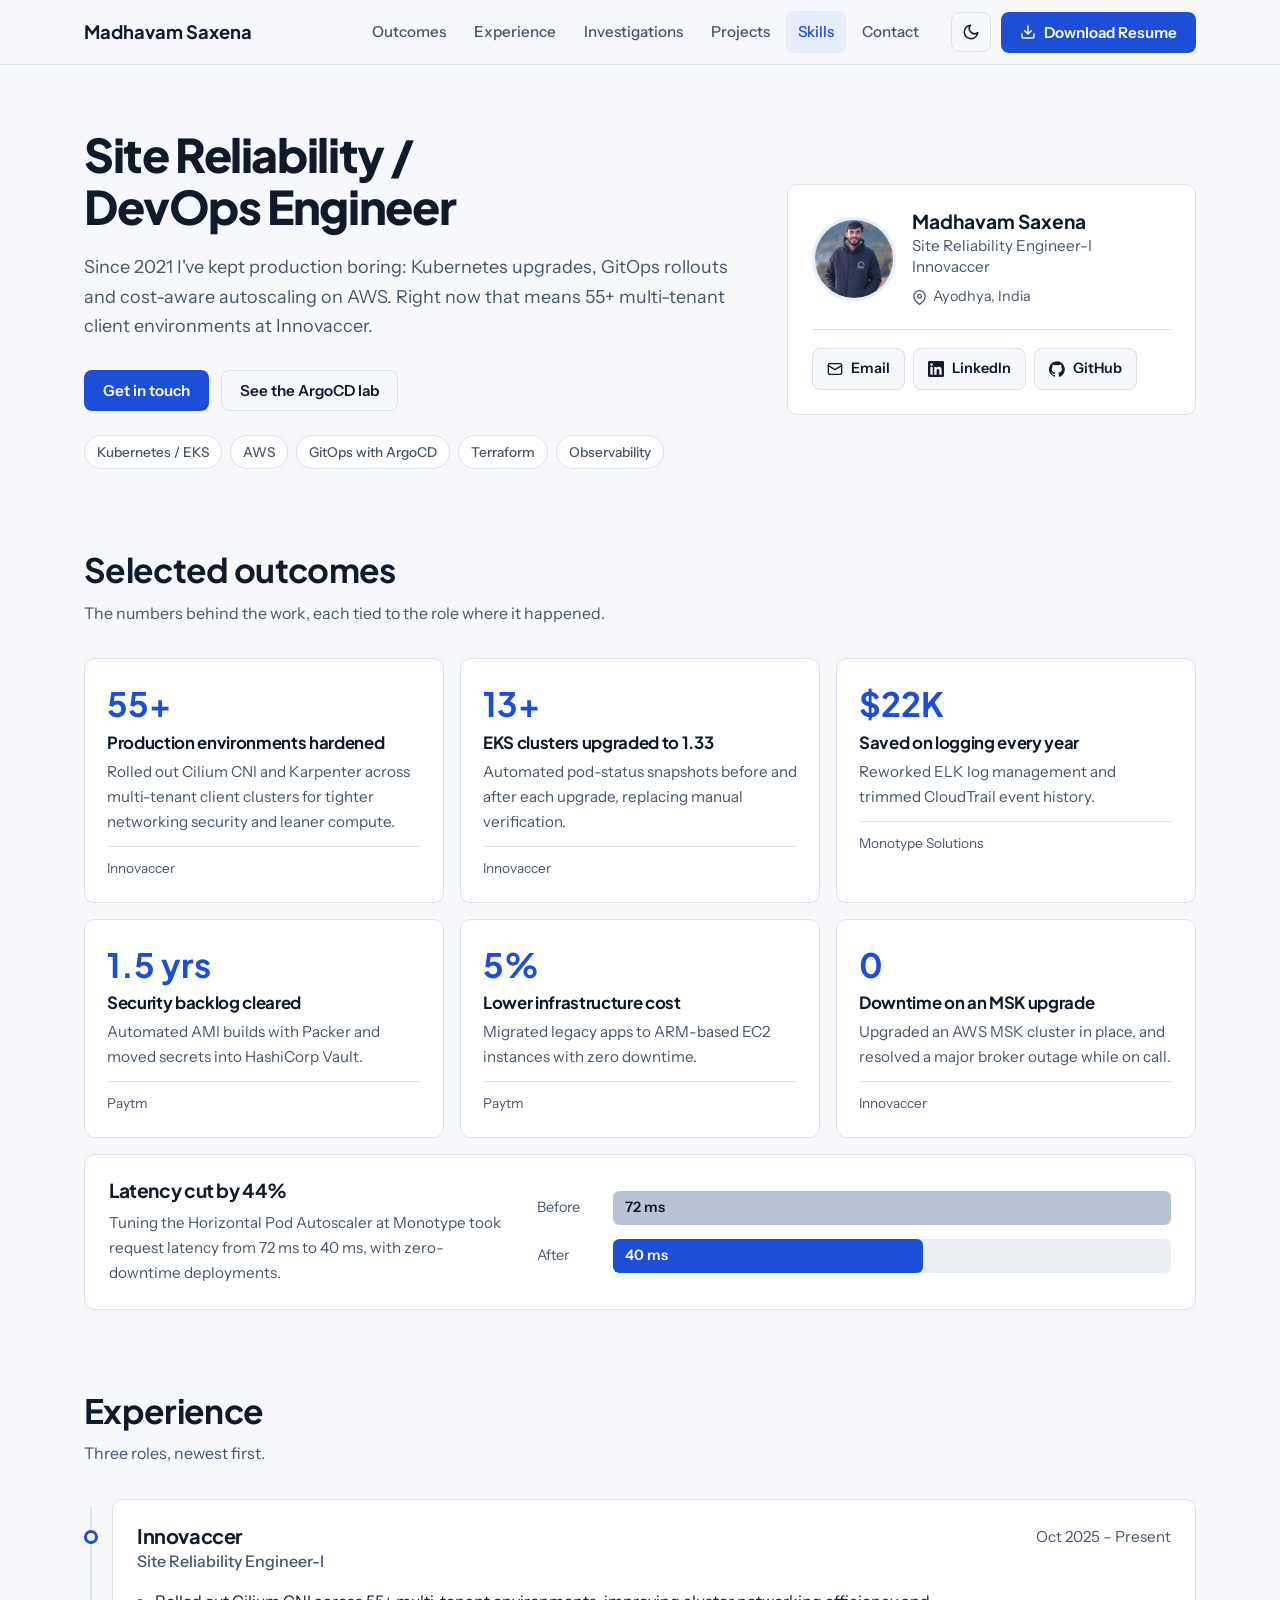
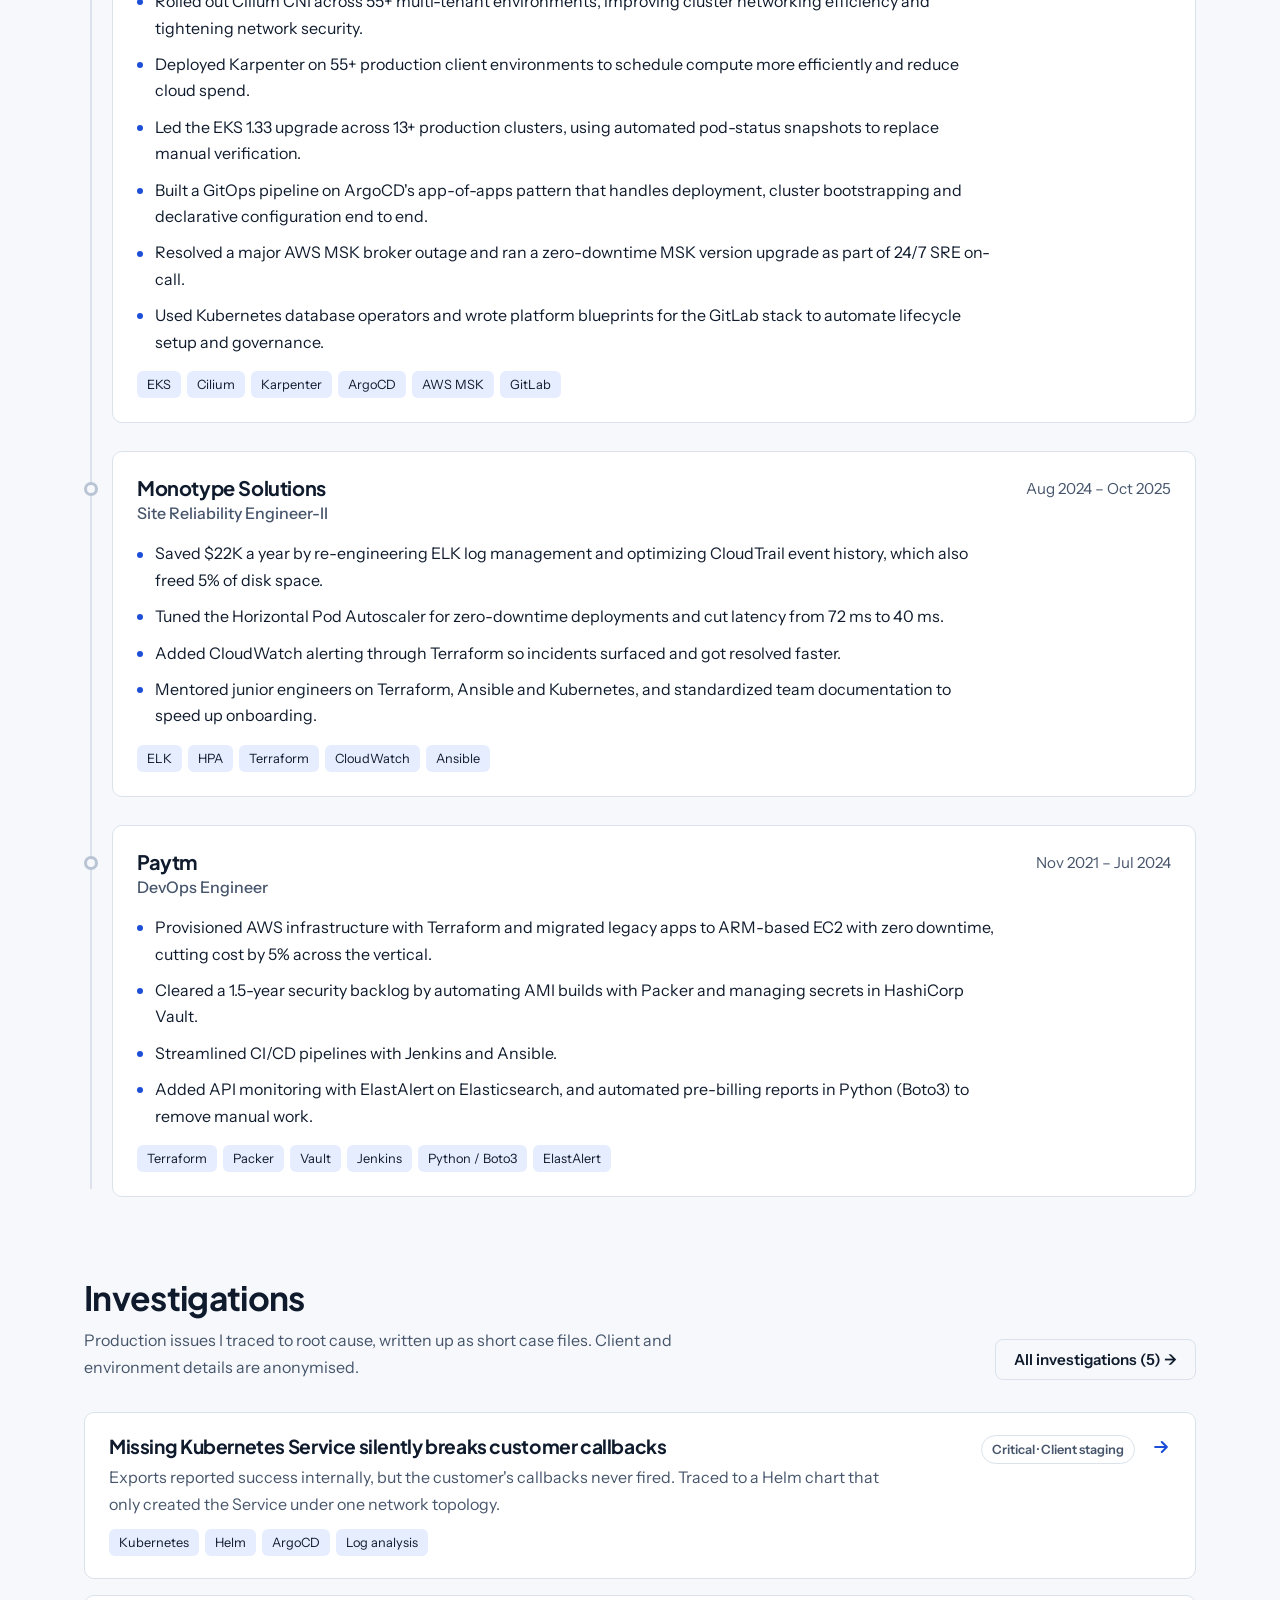
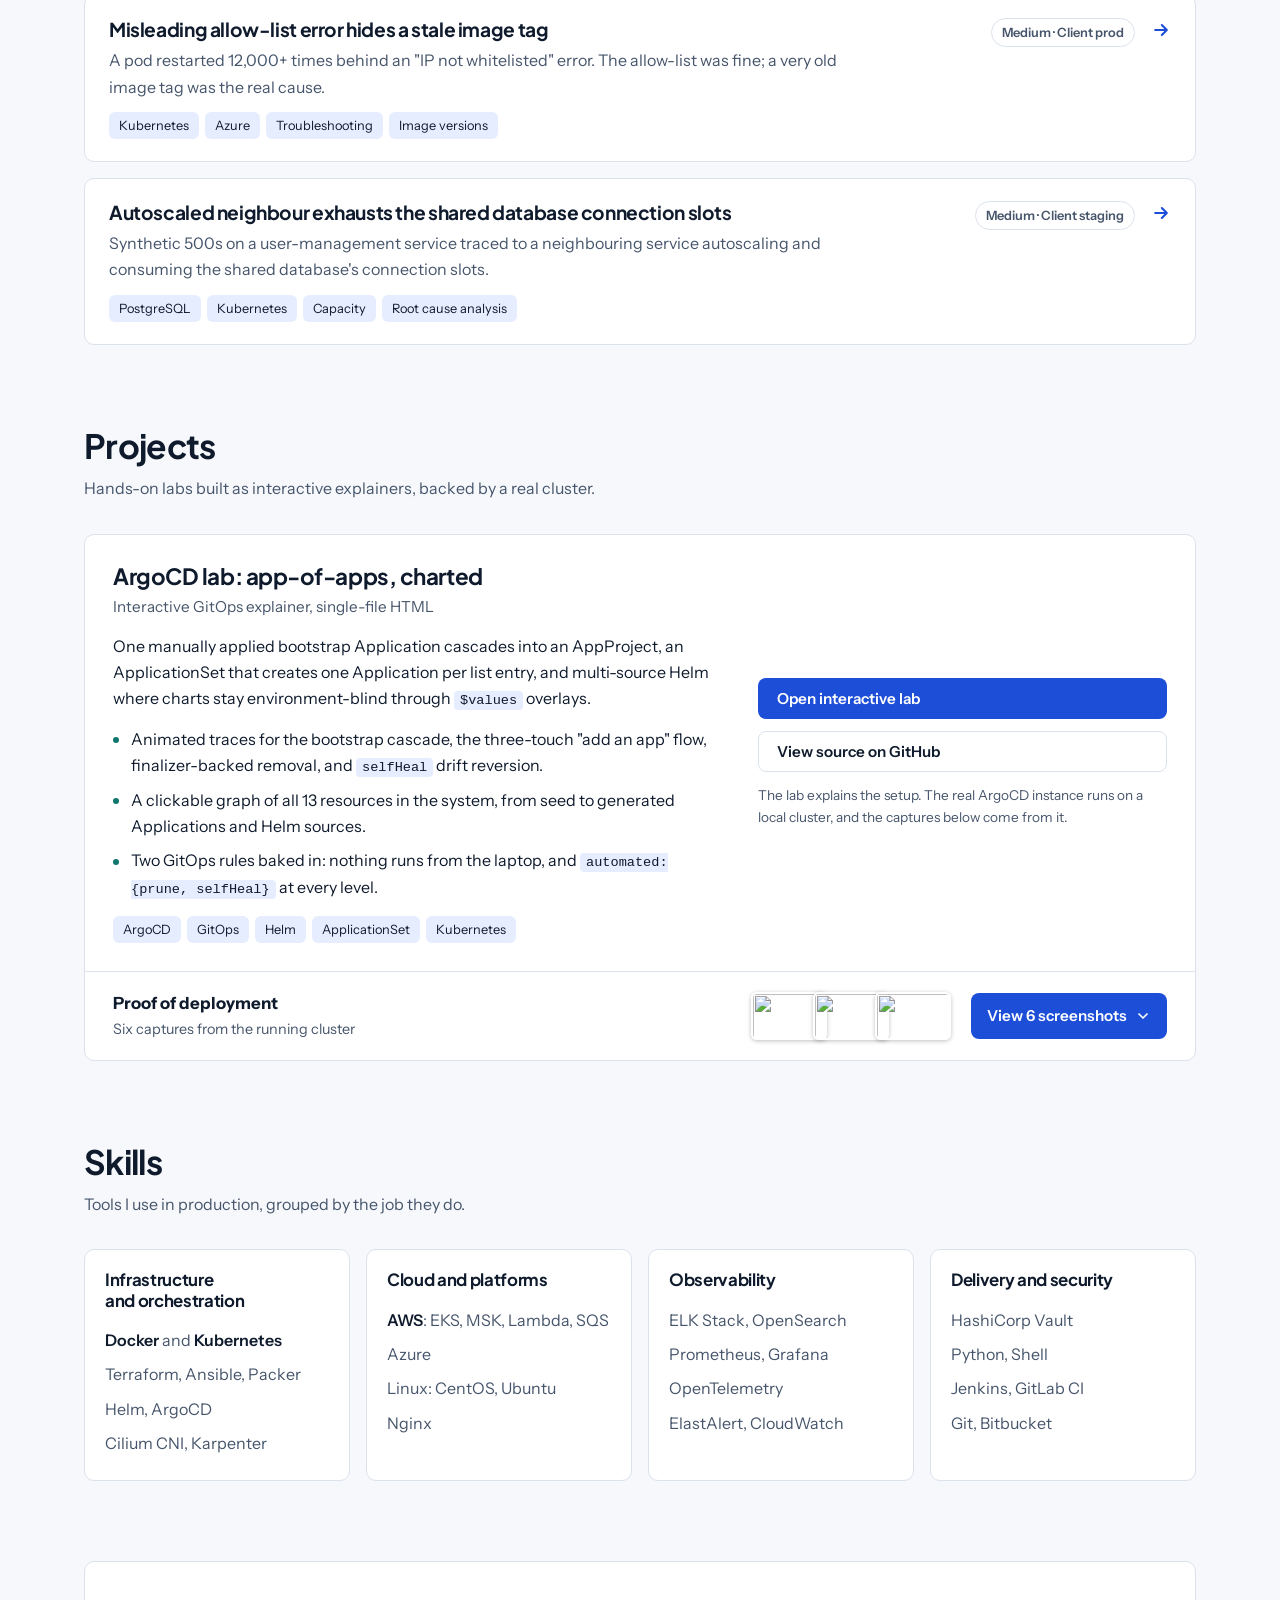
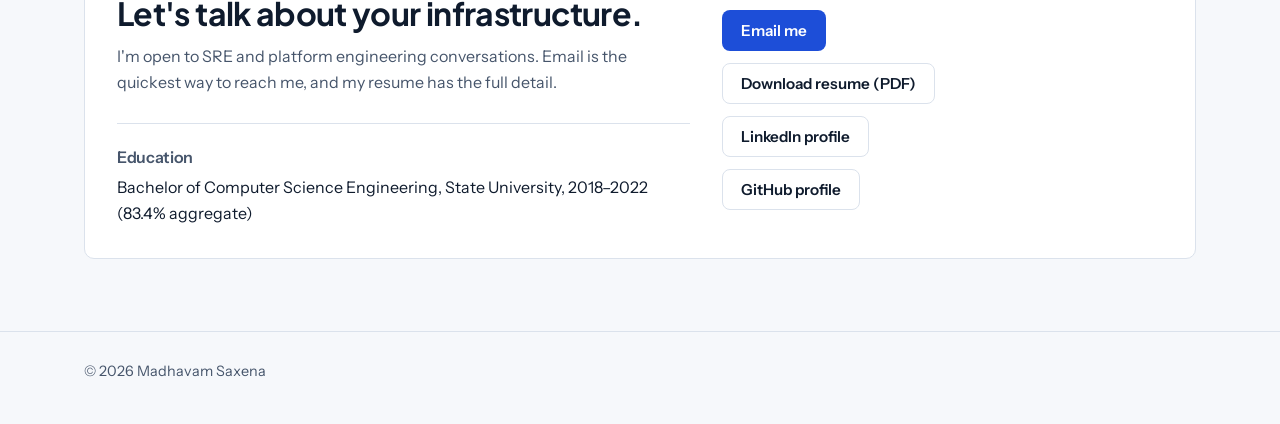
==== commit a67ed2bb: "Build Investigations from a folder of markdown files Add Investigations/ with five anonymised case f" ====
--- a/index.html
+++ b/index.html
@@ -263,21 +263,39 @@
           <h2>Investigations</h2>
           <p>Production issues I traced to root cause, written up as short case files. Client and environment details are anonymised.</p>
         </div>
-        <a class="btn btn-ghost" href="investigations.html">All investigations →</a>
+        <a class="btn btn-ghost" href="investigations.html">All investigations (5) →</a>
       </div>
 
       <div class="cases">
-        <a class="case-card" href="investigations.html#missing-service-callbacks">
+        <!-- INVESTIGATIONS:START -->
+        <a class="case-card" href="investigations.html#missing-kubernetes-service-silently-breaks-customer-callbacks">
           <span class="case-title">
             <h3>Missing Kubernetes Service silently breaks customer callbacks</h3>
-            <p>Exports reported success internally, but the customer's callbacks never fired. Traced to a Helm chart that only created the Service under one network topology.</p>
-            <ul class="tags" aria-label="Technologies">
-              <li class="tag">Kubernetes</li><li class="tag">Helm</li><li class="tag">ArgoCD</li><li class="tag">Incident response</li>
-            </ul>
+            <p>Exports reported success internally, but the customer&#x27;s callbacks never fired. Traced to a Helm chart that only created the Service under one network topology.</p>
+            <ul class="tags" aria-label="Technologies"><li class="tag">Kubernetes</li><li class="tag">Helm</li><li class="tag">ArgoCD</li><li class="tag">Log analysis</li></ul>
           </span>
           <span class="case-sev">Critical · Client staging</span>
           <svg class="case-go" viewBox="0 0 24 24" fill="none" stroke="currentColor" stroke-width="2.5" stroke-linecap="round" stroke-linejoin="round" aria-hidden="true"><path d="M5 12h14M13 6l6 6-6 6"/></svg>
         </a>
+        <a class="case-card" href="investigations.html#misleading-allow-list-error-hides-a-stale-image-tag">
+          <span class="case-title">
+            <h3>Misleading allow-list error hides a stale image tag</h3>
+            <p>A pod restarted 12,000+ times behind an &quot;IP not whitelisted&quot; error. The allow-list was fine; a very old image tag was the real cause.</p>
+            <ul class="tags" aria-label="Technologies"><li class="tag">Kubernetes</li><li class="tag">Azure</li><li class="tag">Troubleshooting</li><li class="tag">Image versions</li></ul>
+          </span>
+          <span class="case-sev">Medium · Client prod</span>
+          <svg class="case-go" viewBox="0 0 24 24" fill="none" stroke="currentColor" stroke-width="2.5" stroke-linecap="round" stroke-linejoin="round" aria-hidden="true"><path d="M5 12h14M13 6l6 6-6 6"/></svg>
+        </a>
+        <a class="case-card" href="investigations.html#autoscaled-neighbour-exhausts-the-shared-database-connection-slots">
+          <span class="case-title">
+            <h3>Autoscaled neighbour exhausts the shared database connection slots</h3>
+            <p>Synthetic 500s on a user-management service traced to a neighbouring service autoscaling and consuming the shared database&#x27;s connection slots.</p>
+            <ul class="tags" aria-label="Technologies"><li class="tag">PostgreSQL</li><li class="tag">Kubernetes</li><li class="tag">Capacity</li><li class="tag">Root cause analysis</li></ul>
+          </span>
+          <span class="case-sev">Medium · Client staging</span>
+          <svg class="case-go" viewBox="0 0 24 24" fill="none" stroke="currentColor" stroke-width="2.5" stroke-linecap="round" stroke-linejoin="round" aria-hidden="true"><path d="M5 12h14M13 6l6 6-6 6"/></svg>
+        </a>
+        <!-- INVESTIGATIONS:END -->
       </div>
     </div>
   </section>
--- a/site.css
+++ b/site.css
@@ -195,6 +195,13 @@
 .step.impact h4 { color: var(--good); }
 .step p { color: var(--ink); font-size: .95rem; }
 .case-body .tags { grid-column: 1 / -1; margin-top: 0; }
+.step p + p, .step p + ul, .step p + ol, .step ul + p, .step ol + p, .step pre + p, .step p + pre { margin-top: 10px; }
+.step ul, .step ol { margin: 0; padding-left: 1.2em; font-size: .95rem; }
+.step ul { list-style: disc; }
+.step li { padding: 2px 0; }
+.step pre { margin: 0; padding: 12px 14px; overflow-x: auto; border-radius: 8px; background: var(--bg); border: 1px solid var(--line); font-size: .85rem; }
+.step pre code { background: none; padding: 0; }
+.step.extra { grid-column: 1 / -1; }
 
 /* Homepage teaser: one compact link-card per case file */
 .section-head.with-link { max-width: none; display: flex; flex-wrap: wrap; align-items: flex-end; justify-content: space-between; gap: 12px 24px; }
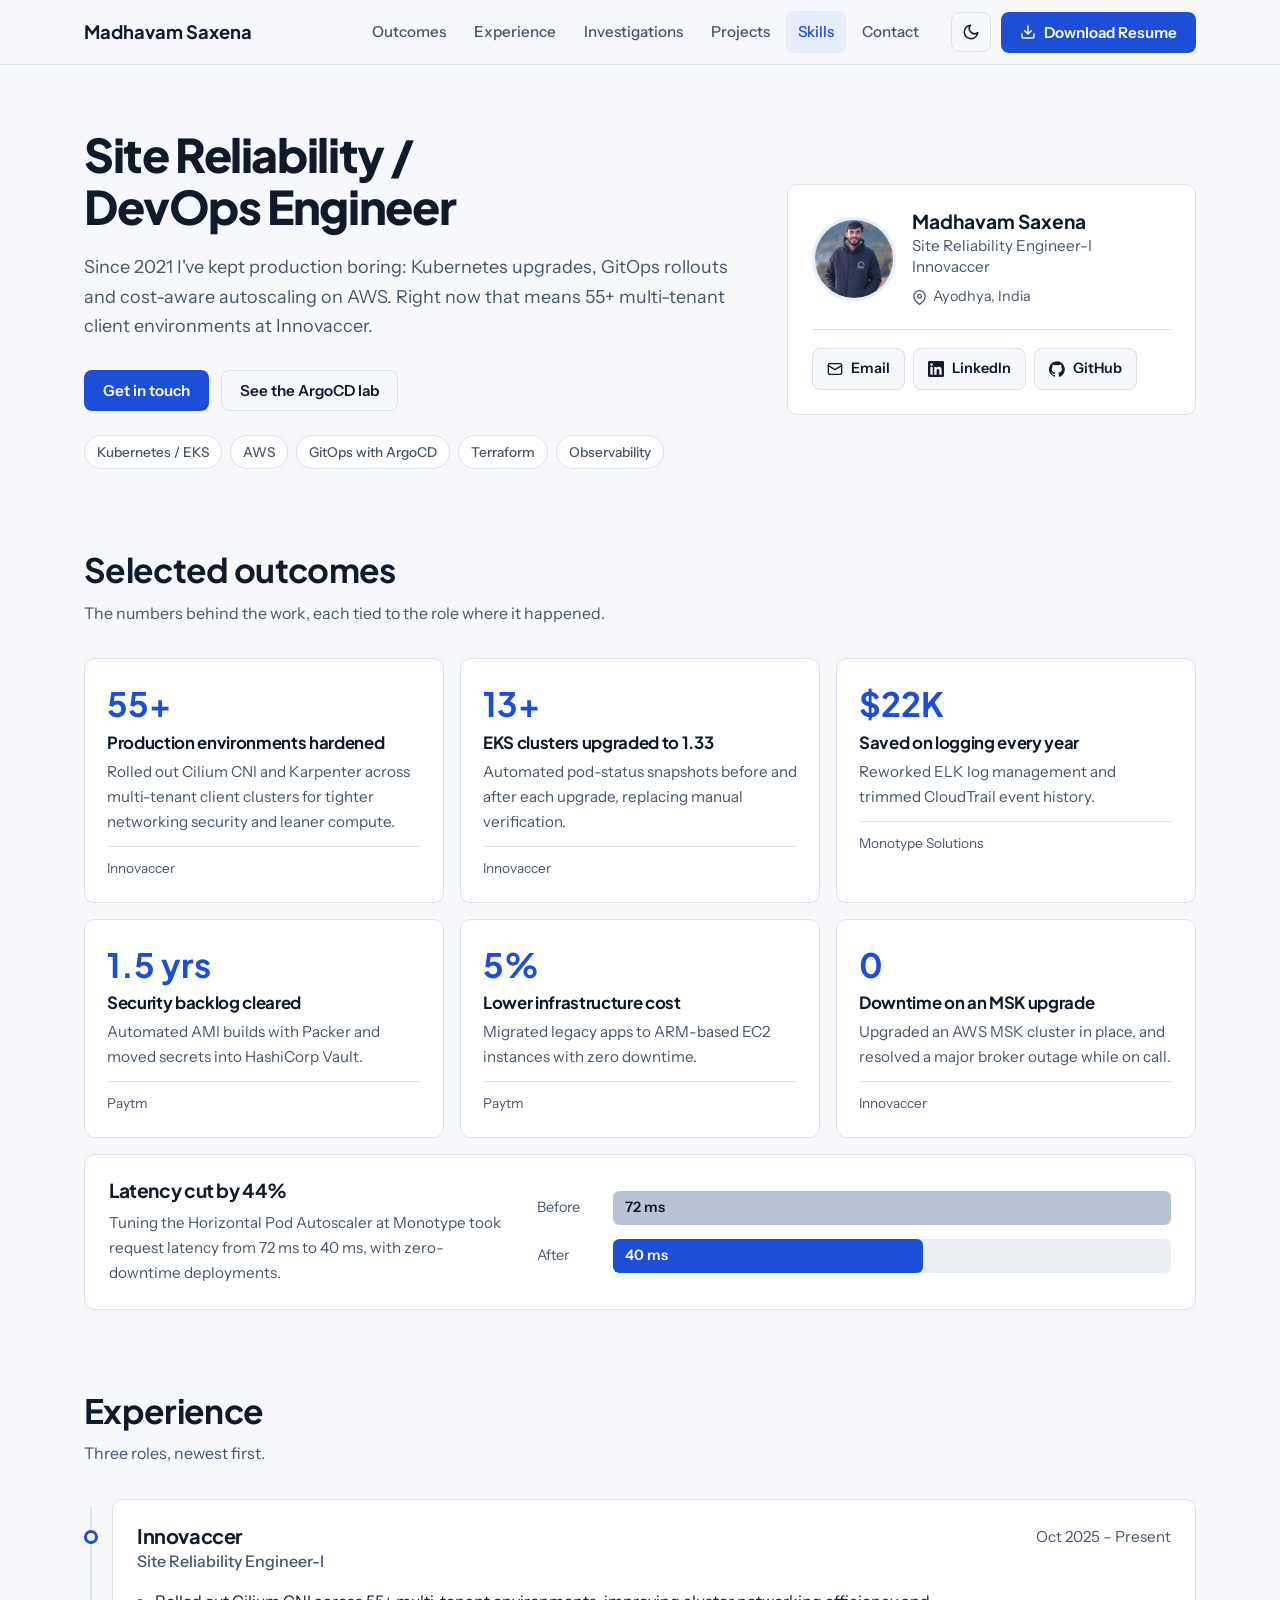
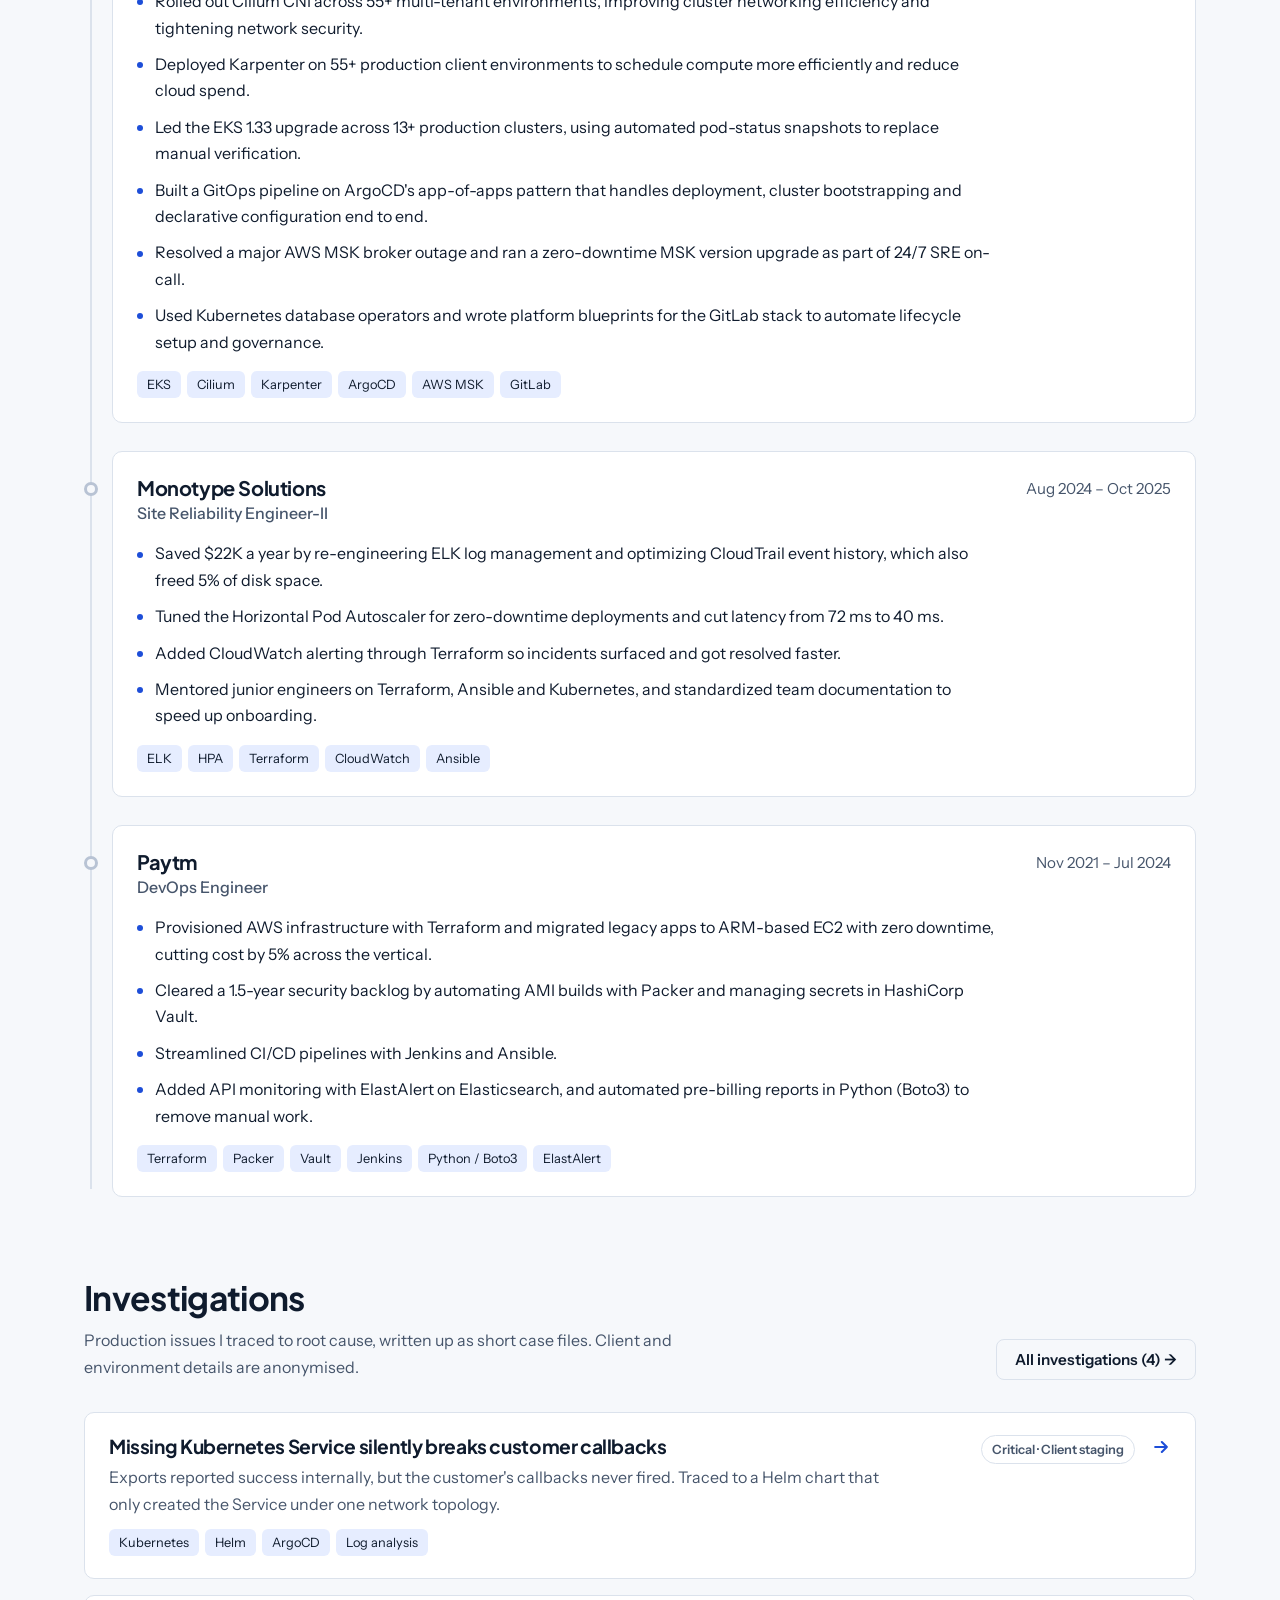
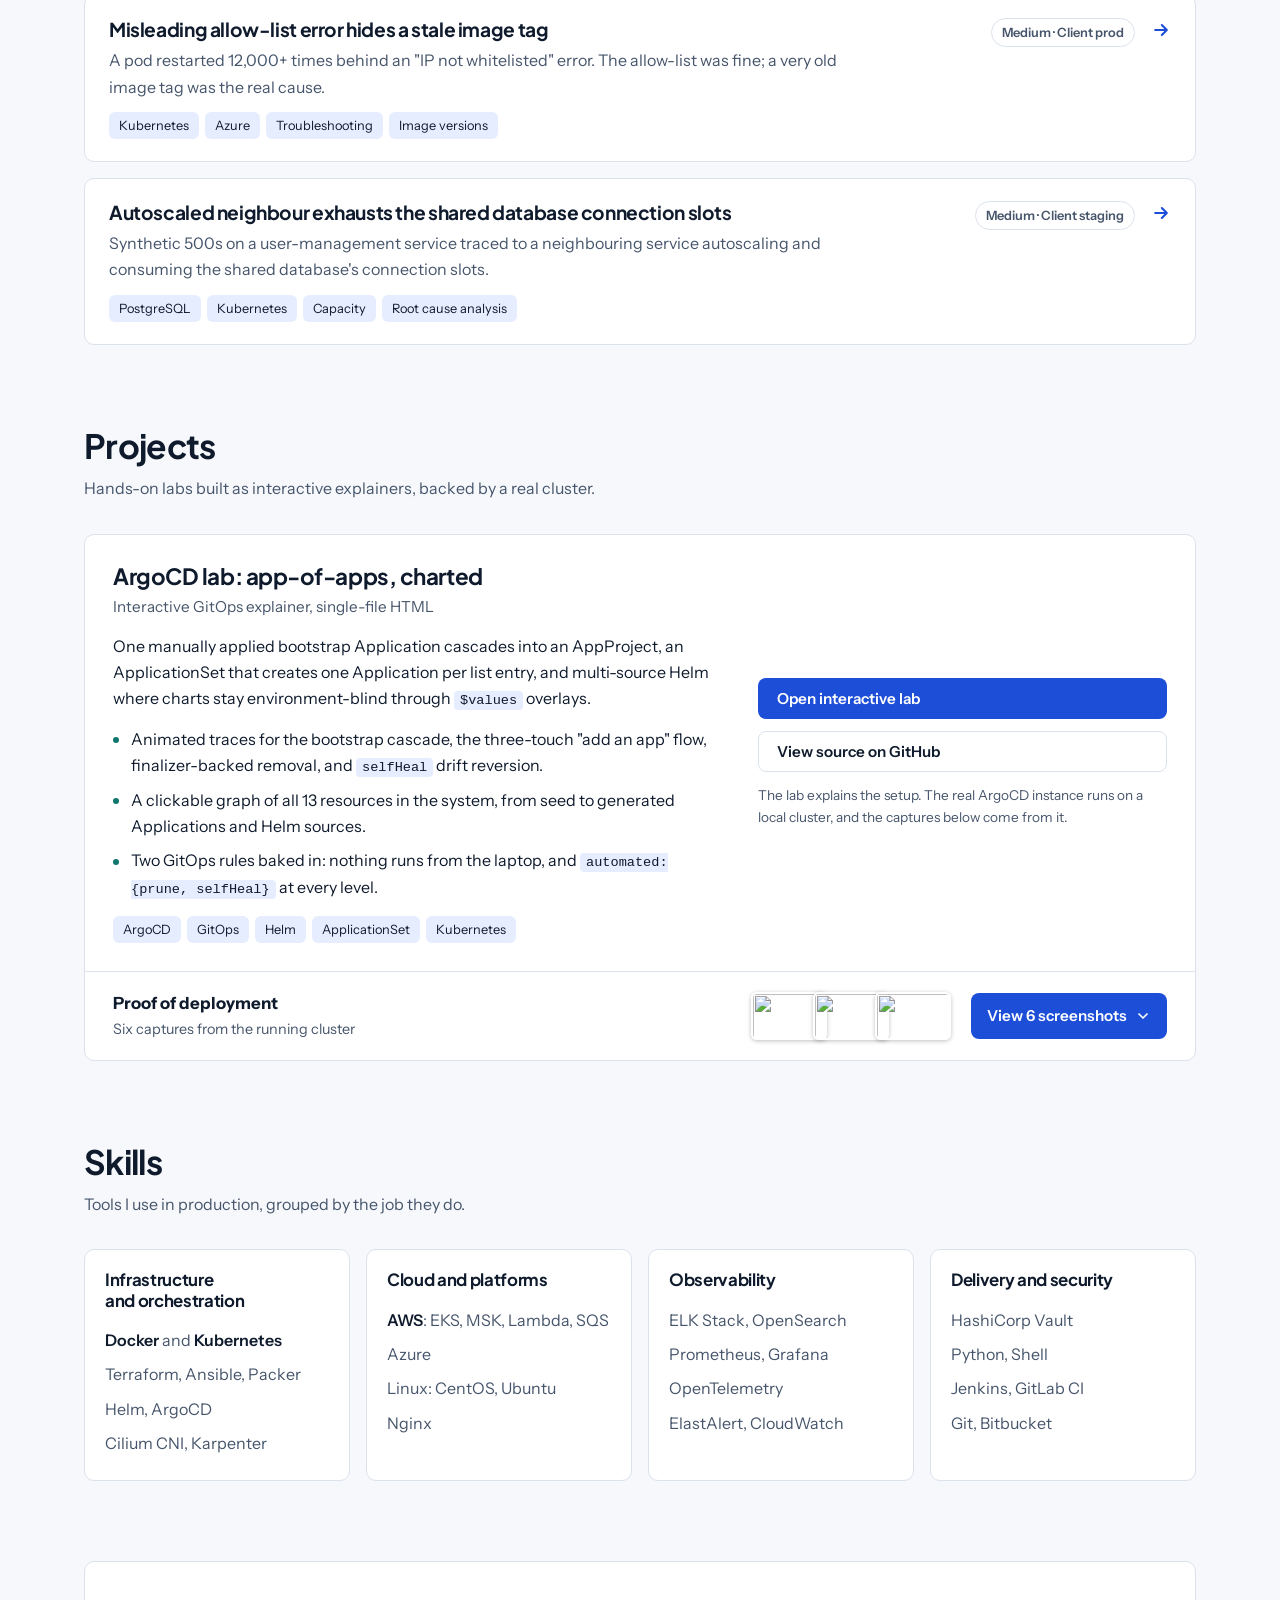
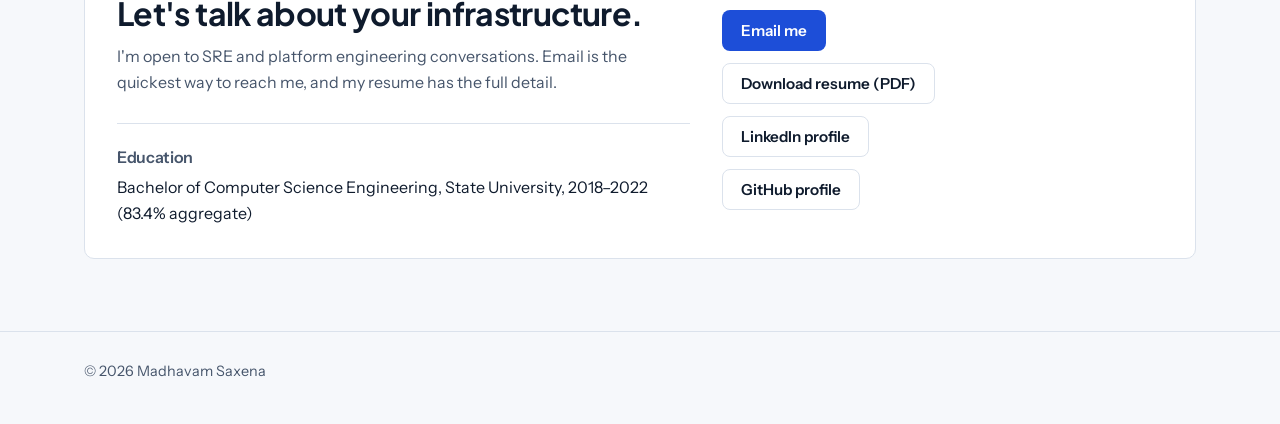
==== commit ade70938: "Rebuild investigations pages" ====
--- a/index.html
+++ b/index.html
@@ -263,7 +263,7 @@
           <h2>Investigations</h2>
           <p>Production issues I traced to root cause, written up as short case files. Client and environment details are anonymised.</p>
         </div>
-        <a class="btn btn-ghost" href="investigations.html">All investigations (5) →</a>
+        <a class="btn btn-ghost" href="investigations.html">All investigations (4) →</a>
       </div>
 
       <div class="cases">
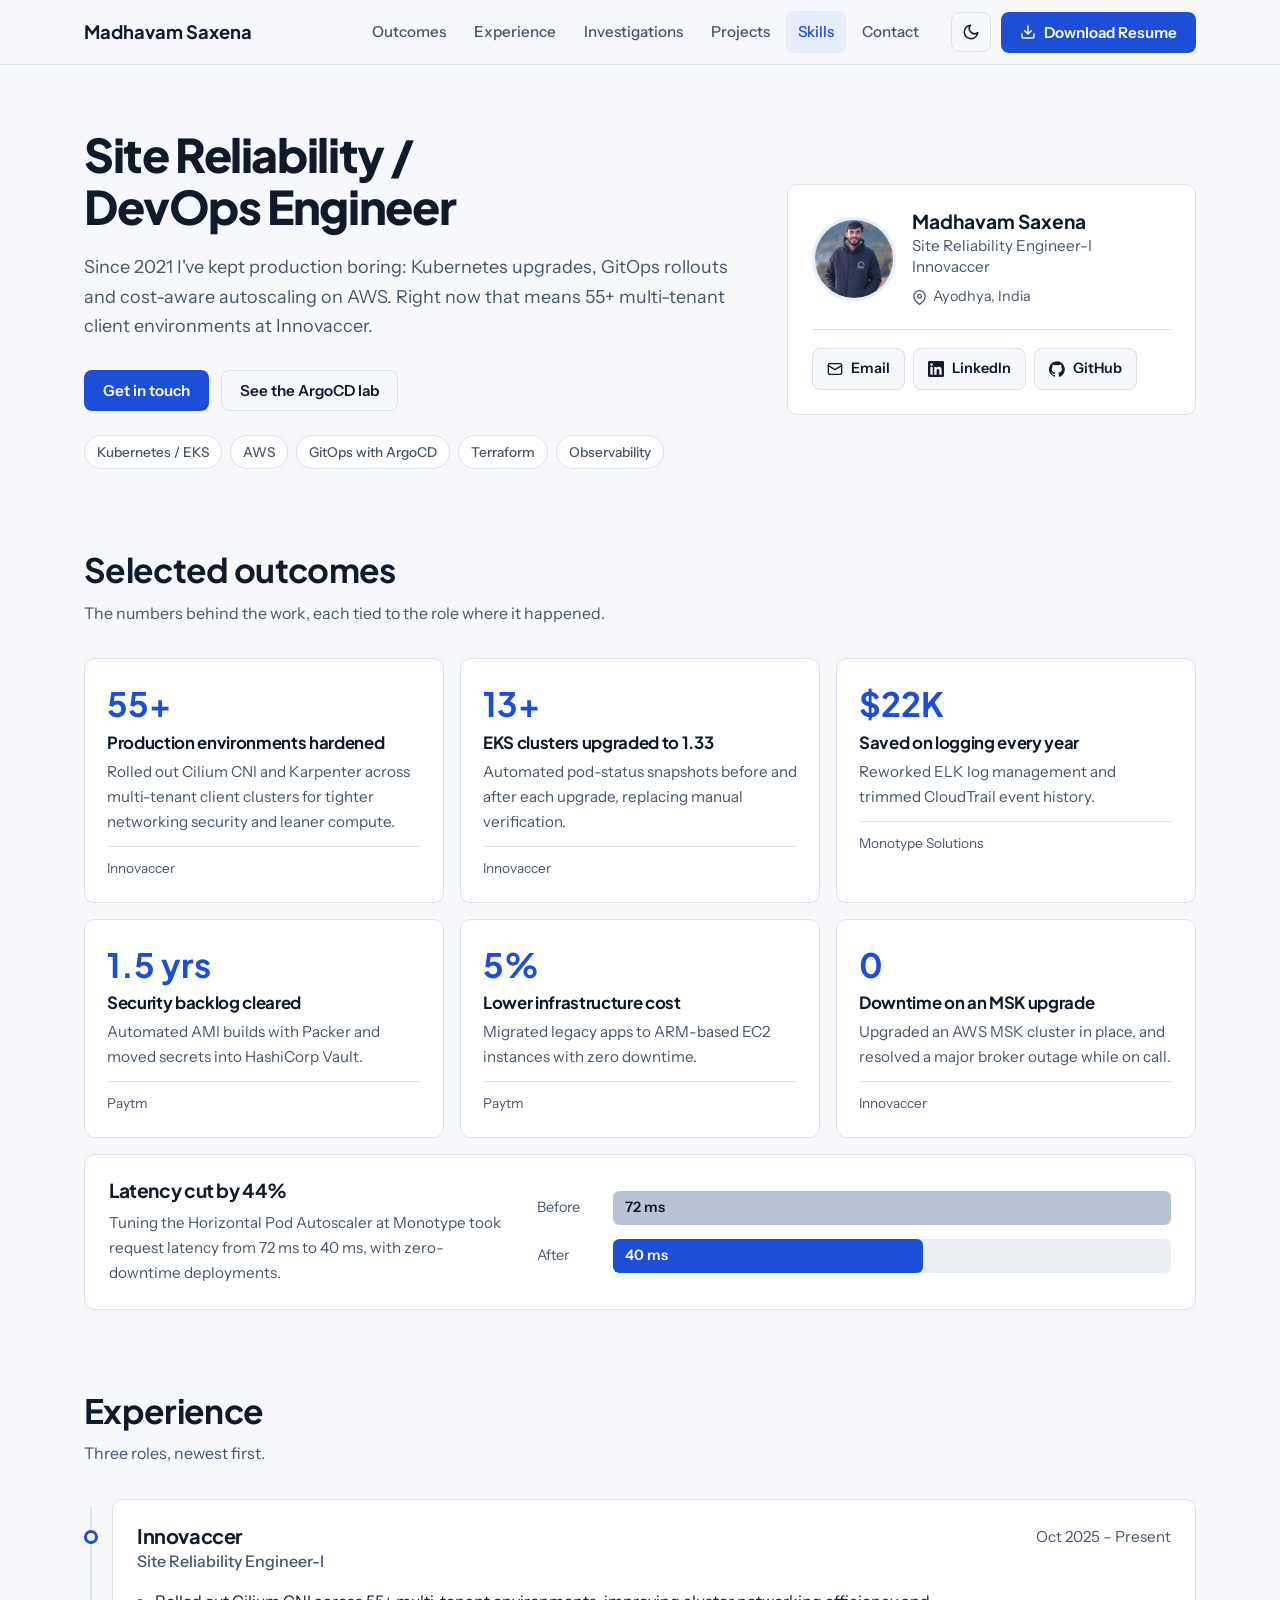
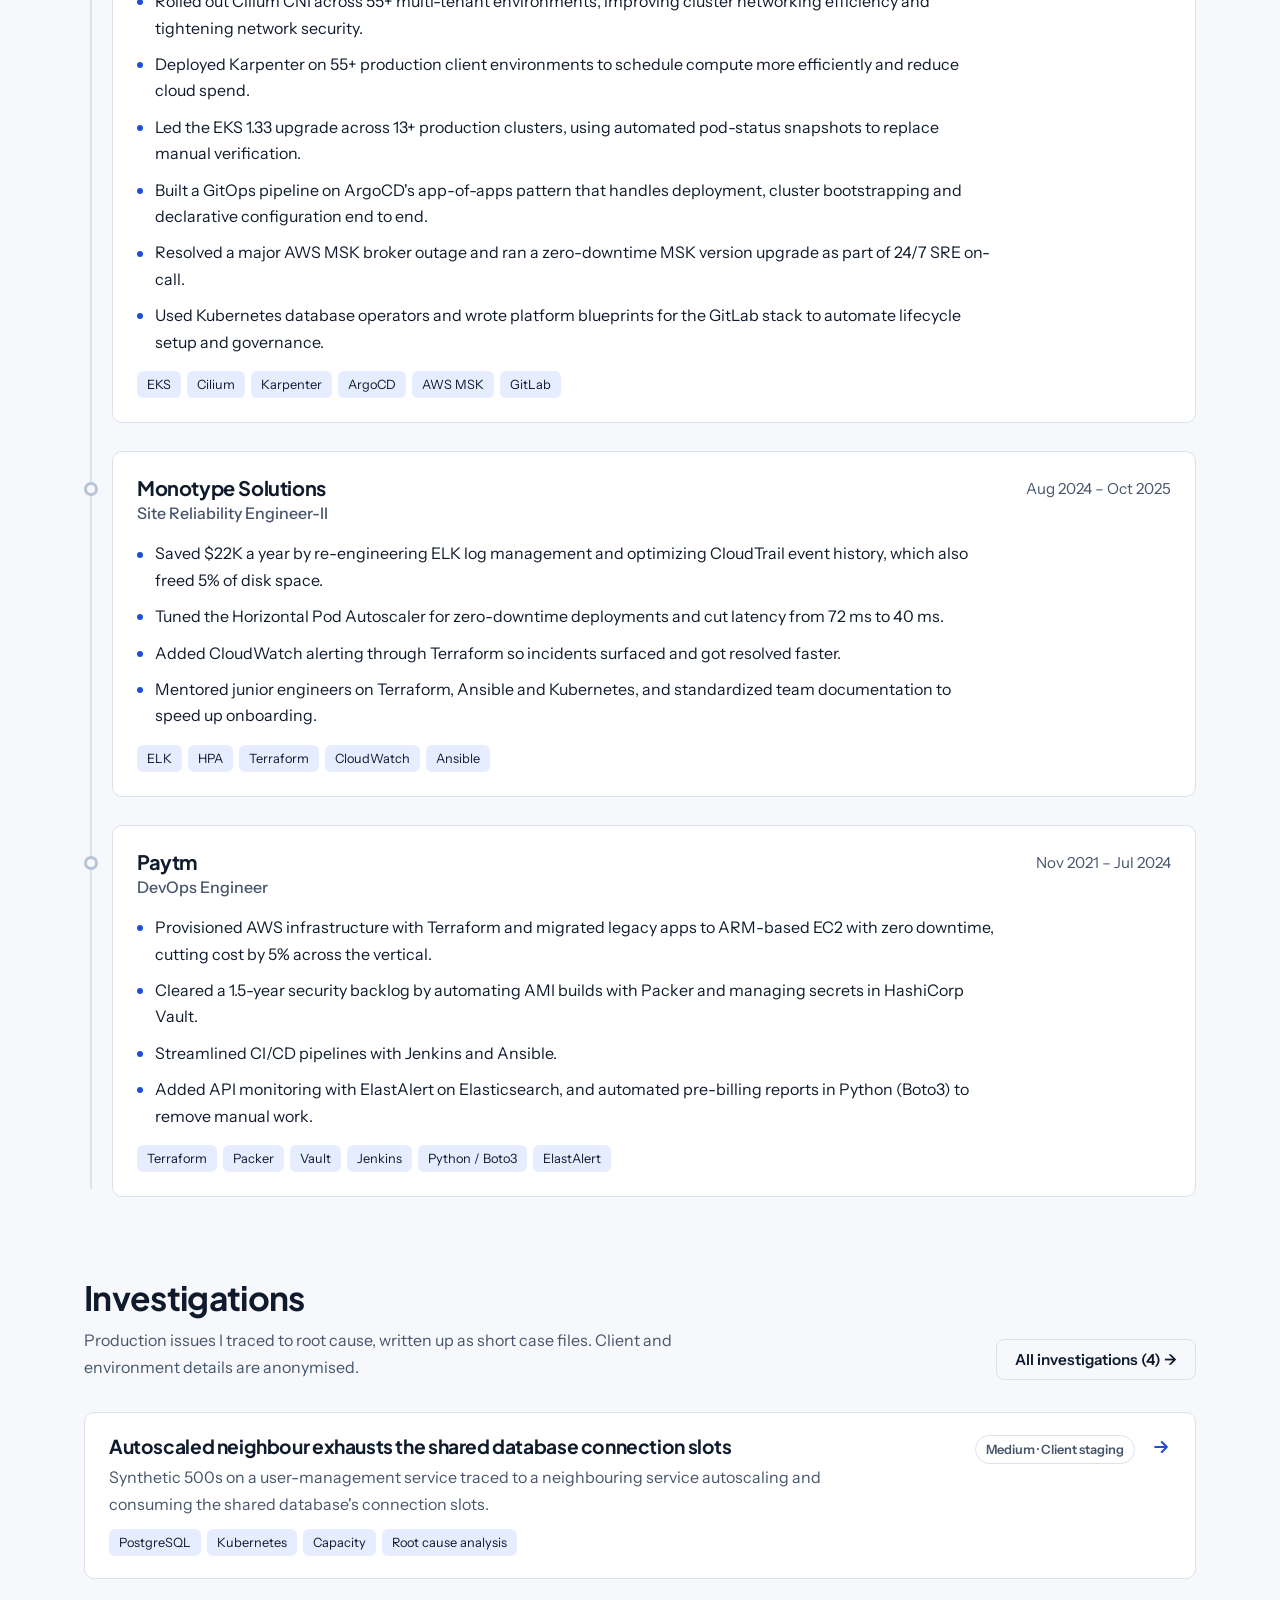
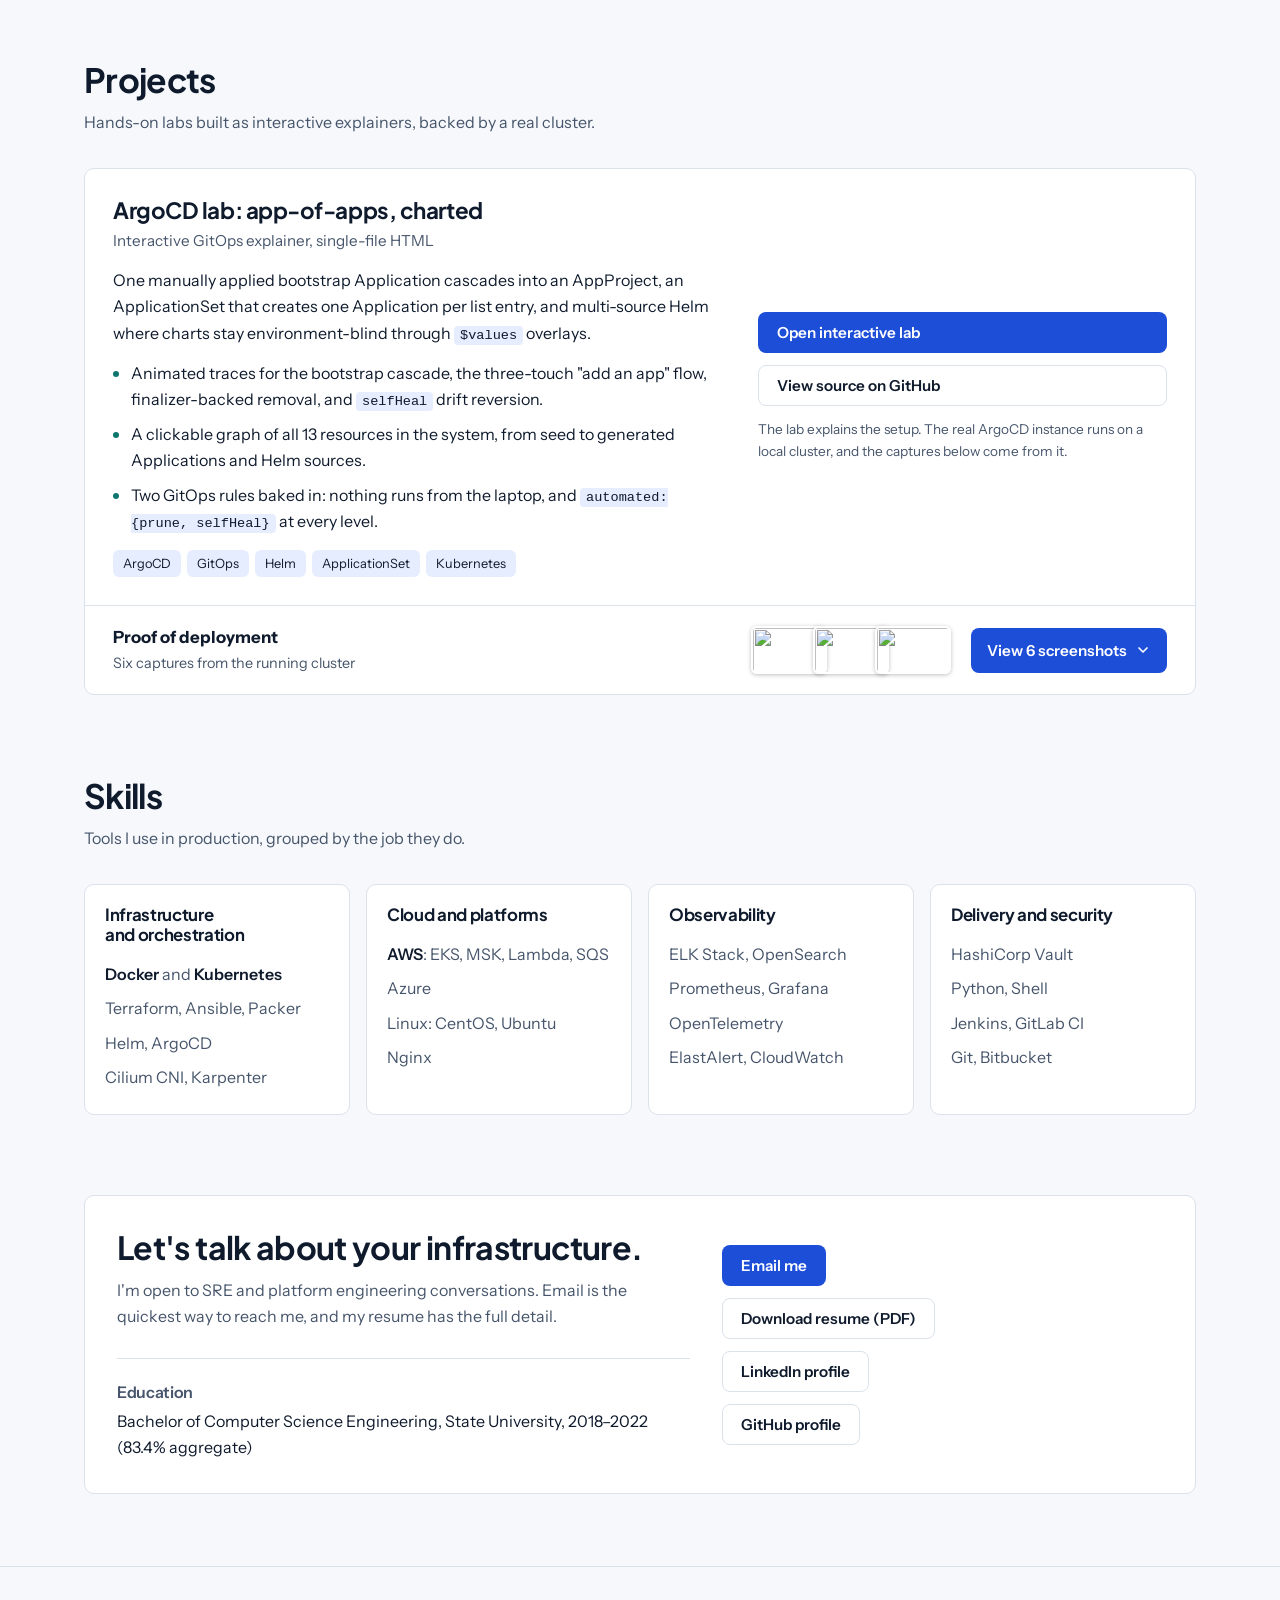
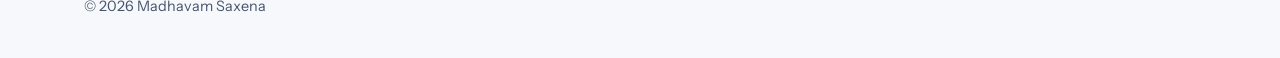
==== commit 7eca3cef: "Show only featured investigations on the homepage Add a featured front-matter flag to the build scri" ====
--- a/index.html
+++ b/index.html
@@ -268,24 +268,6 @@
 
       <div class="cases">
         <!-- INVESTIGATIONS:START -->
-        <a class="case-card" href="investigations.html#missing-kubernetes-service-silently-breaks-customer-callbacks">
-          <span class="case-title">
-            <h3>Missing Kubernetes Service silently breaks customer callbacks</h3>
-            <p>Exports reported success internally, but the customer&#x27;s callbacks never fired. Traced to a Helm chart that only created the Service under one network topology.</p>
-            <ul class="tags" aria-label="Technologies"><li class="tag">Kubernetes</li><li class="tag">Helm</li><li class="tag">ArgoCD</li><li class="tag">Log analysis</li></ul>
-          </span>
-          <span class="case-sev">Critical · Client staging</span>
-          <svg class="case-go" viewBox="0 0 24 24" fill="none" stroke="currentColor" stroke-width="2.5" stroke-linecap="round" stroke-linejoin="round" aria-hidden="true"><path d="M5 12h14M13 6l6 6-6 6"/></svg>
-        </a>
-        <a class="case-card" href="investigations.html#misleading-allow-list-error-hides-a-stale-image-tag">
-          <span class="case-title">
-            <h3>Misleading allow-list error hides a stale image tag</h3>
-            <p>A pod restarted 12,000+ times behind an &quot;IP not whitelisted&quot; error. The allow-list was fine; a very old image tag was the real cause.</p>
-            <ul class="tags" aria-label="Technologies"><li class="tag">Kubernetes</li><li class="tag">Azure</li><li class="tag">Troubleshooting</li><li class="tag">Image versions</li></ul>
-          </span>
-          <span class="case-sev">Medium · Client prod</span>
-          <svg class="case-go" viewBox="0 0 24 24" fill="none" stroke="currentColor" stroke-width="2.5" stroke-linecap="round" stroke-linejoin="round" aria-hidden="true"><path d="M5 12h14M13 6l6 6-6 6"/></svg>
-        </a>
         <a class="case-card" href="investigations.html#autoscaled-neighbour-exhausts-the-shared-database-connection-slots">
           <span class="case-title">
             <h3>Autoscaled neighbour exhausts the shared database connection slots</h3>
